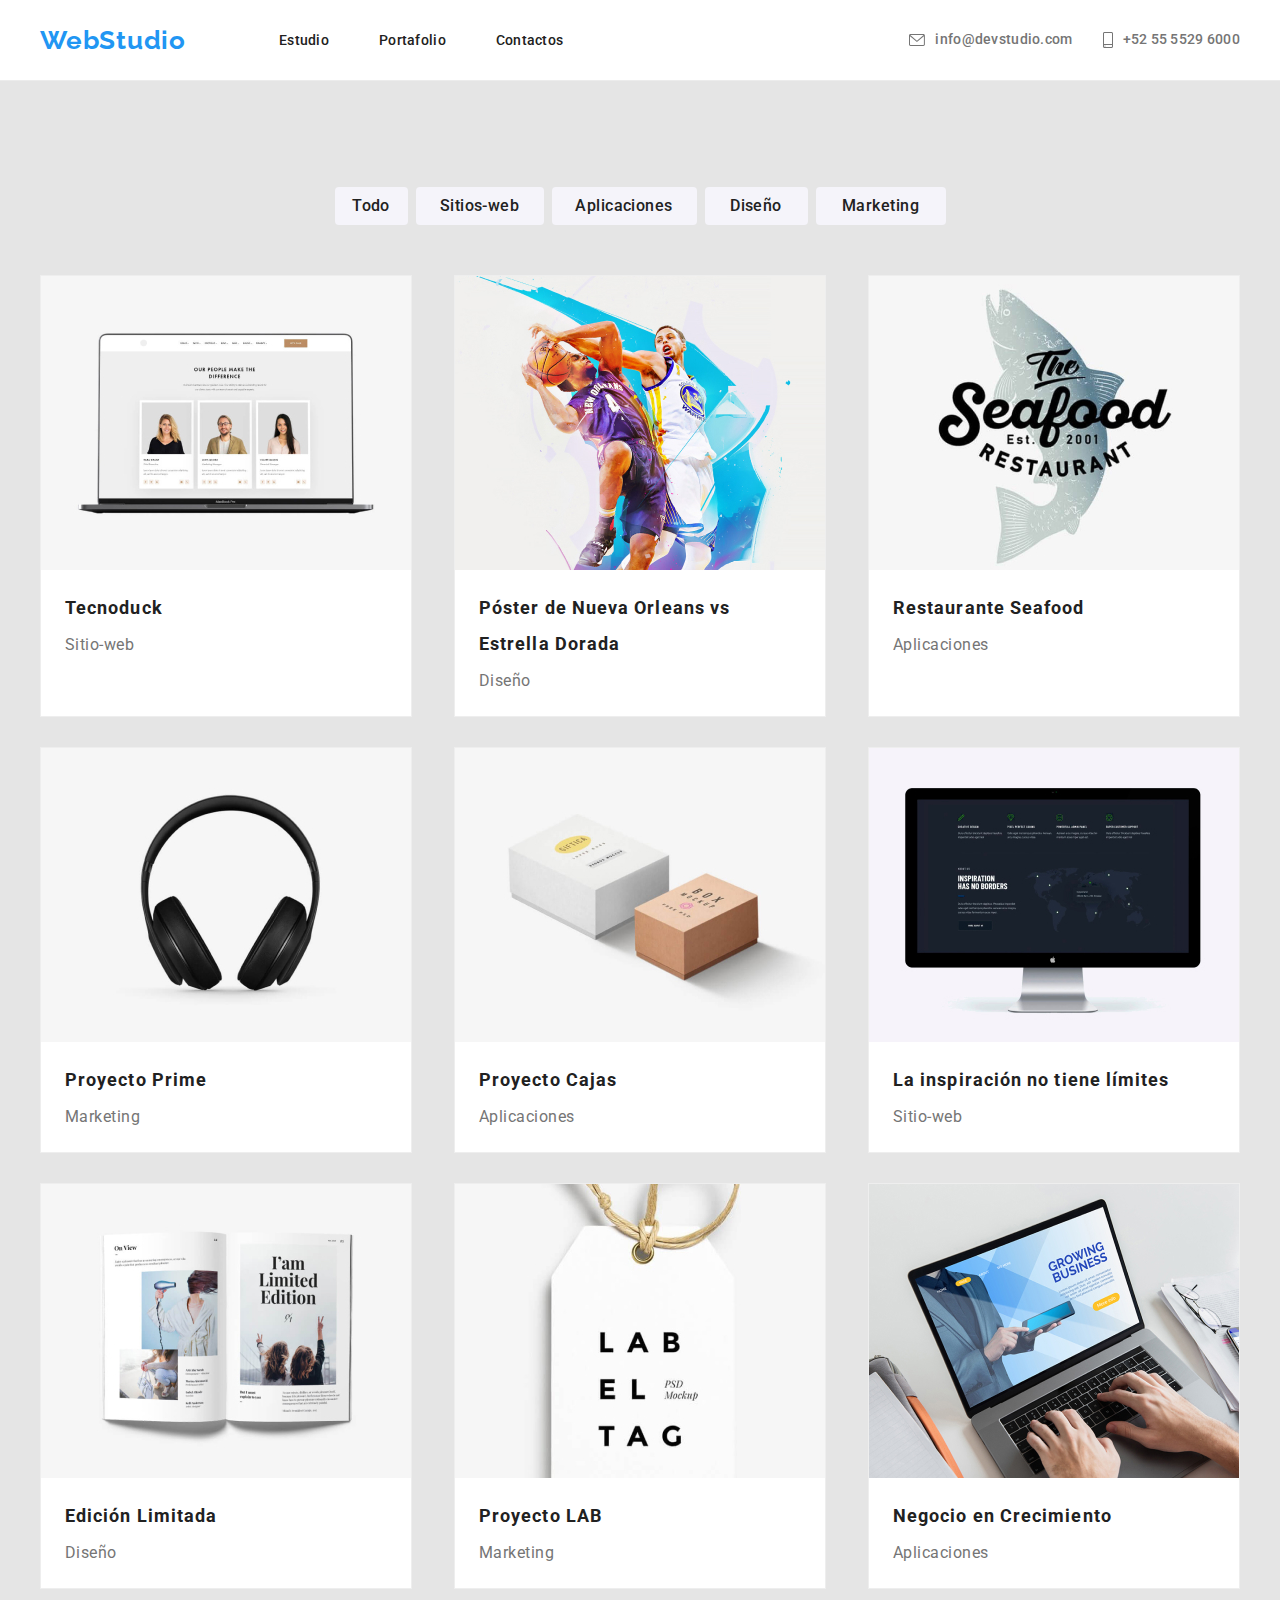
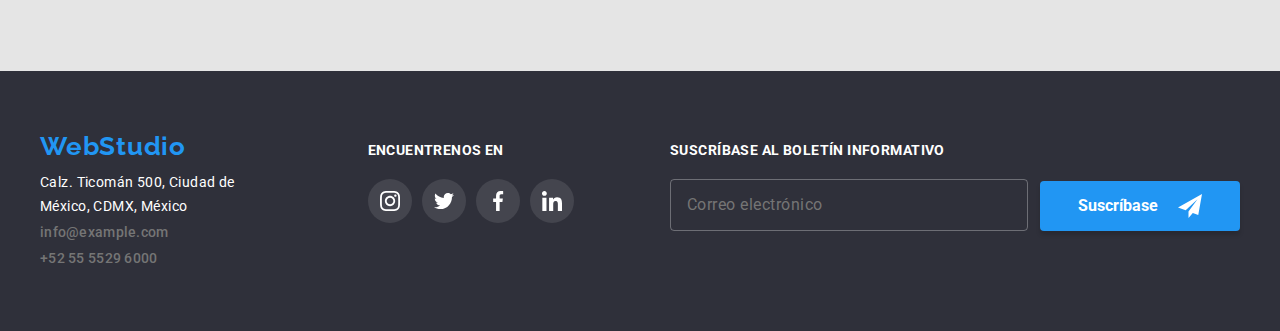
==== portafolio.html @ fabb7511 "copied files" ====
<!DOCTYPE html>
<html lang="es">
  <head>
    <meta charset="utf-8" />
    <meta name="description" content="homework 1: Web Studio Project" />
    <meta name="viewport" content="width=device-width, initial-scale=1" />
    <link rel="stylesheet" href="./css/modern-normalize.min.css" />
    <link rel="stylesheet" type="text/css" href="css/main.min.css" />
    <link rel="preconnect" href="https://fonts.googleapis.com" />
    <link rel="preconnect" href="https://fonts.gstatic.com" crossorigin />
    <link
      href="https://fonts.googleapis.com/css2?family=Raleway:wght@700&family=Roboto:wght@400;500;700;900&display=swap"
      rel="stylesheet"
    />
    <title>Portafolio</title>
  </head>
  <body>
    <header class="page-header">
      <div class="container">
        <nav>
          <a class="logo" href="index.html">WebStudio</a>
          <ul class="links">
            <li><a class="links__item" href="index.html">Estudio</a></li>
            <li>
              <a class="links__item" href="#">Portafolio</a>
            </li>
            <li><a class="links__item" href="#">Contactos</a></li>
          </ul>
        </nav>
        <ul class="contacts">
          <li class="contacts__item">
            <svg class="contacts__icon" width="16" height="12">
              <use xlink:href="./images/icons.svg#icon-sobre"></use>
            </svg>
            <a class="contacts__link" href="mailto:info@devstudio.com"
              >info@devstudio.com</a
            >
          </li>
          <li class="contacts__item">
            <svg class="contacts__icon" width="10" height="16">
              <use
                xlink:href="./images/icons.svg#icon-telfono-inteligente"
              ></use>
            </svg>
            <a class="contacts__link" href="tel:+525555296000"
              >+52 55 5529 6000</a
            >
          </li>
        </ul>
      </div>
    </header>
    <main>
      <section class="products">
        <div class="container">
          <ul class="filters">
            <li class="filters__list">
              <button class="filters__item" type="button">Todo</button>
            </li>
            <li class="filters__list">
              <button class="filters__item" type="button">Sitios-web</button>
            </li>
            <li class="filters__list">
              <button class="filters__item" type="button">Aplicaciones</button>
            </li>
            <li class="filters__list">
              <button class="filters__item" type="button">Diseño</button>
            </li>
            <li class="filters__list">
              <button class="filters__item" type="button">Marketing</button>
            </li>
          </ul>
          <ul class="brochure">
            <li class="brochure__item">
              <figure>
                <div class="brochure__description">
                  <img
                    class="brochure__img"
                    src="images/img-port.jpg"
                    alt="Tecnoduck"
                  />
                  <p class="brochure__transition">
                    Tecnoduck es una plataforma de distribución de coronavirus
                    de última generación. Las compañías usan esta plataforma
                    para el espionaje digital y los ataques a los servidores
                    seguros de la competencia.
                  </p>
                </div>
                <figcaption class="brochure__category">
                  <h3 class="brochure__name">Tecnoduck</h3>
                  Sitio-web
                </figcaption>
              </figure>
            </li>
            <li class="brochure__item">
              <figure>
                <div class="brochure__description">
                  <img
                    class="brochure__img"
                    src="images/img-port1.jpg"
                    alt="Poster basketball"
                  />
                  <p class="brochure__transition">
                    Tecnoduck es una plataforma de distribución de coronavirus
                    de última generación. Las compañías usan esta plataforma
                    para el espionaje digital y los ataques a los servidores
                    seguros de la competencia.
                  </p>
                </div>
                <figcaption class="brochure__category">
                  <h3 class="brochure__name">
                    Póster de Nueva Orleans vs Estrella Dorada
                  </h3>
                  Diseño
                </figcaption>
              </figure>
            </li>
            <li class="brochure__item">
              <figure>
                <div class="brochure__description">
                  <img
                    class="brochure__img"
                    src="images/img-port2.jpg"
                    alt="Restaurant Seafood"
                  />
                  <p class="brochure__transition">
                    Tecnoduck es una plataforma de distribución de coronavirus
                    de última generación. Las compañías usan esta plataforma
                    para el espionaje digital y los ataques a los servidores
                    seguros de la competencia.
                  </p>
                </div>
                <figcaption class="brochure__category">
                  <h3 class="brochure__name">Restaurante Seafood</h3>
                  Aplicaciones
                </figcaption>
              </figure>
            </li>
            <li class="brochure__item">
              <figure>
                <div class="brochure__description">
                  <img
                    class="brochure__img"
                    src="images/img-port3.jpg"
                    alt="Project Prime"
                  />
                  <p class="brochure__transition">
                    Tecnoduck es una plataforma de distribución de coronavirus
                    de última generación. Las compañías usan esta plataforma
                    para el espionaje digital y los ataques a los servidores
                    seguros de la competencia.
                  </p>
                </div>
                <figcaption class="brochure__category">
                  <h3 class="brochure__name">Proyecto Prime</h3>
                  Marketing
                </figcaption>
              </figure>
            </li>
            <li class="brochure__item">
              <figure>
                <div class="brochure__description">
                  <img
                    class="brochure__img"
                    src="images/img-port4.jpg"
                    alt="Project Boxes"
                  />
                  <p class="brochure__transition">
                    Tecnoduck es una plataforma de distribución de coronavirus
                    de última generación. Las compañías usan esta plataforma
                    para el espionaje digital y los ataques a los servidores
                    seguros de la competencia.
                  </p>
                </div>
                <figcaption class="brochure__category">
                  <h3 class="brochure__name">Proyecto Cajas</h3>
                  Aplicaciones
                </figcaption>
              </figure>
            </li>
            <li class="brochure__item">
              <figure>
                <div class="brochure__description">
                  <img
                    class="brochure__img"
                    src="images/img-port5.jpg"
                    alt="monitor"
                  />
                  <p class="brochure__transition">
                    Tecnoduck es una plataforma de distribución de coronavirus
                    de última generación. Las compañías usan esta plataforma
                    para el espionaje digital y los ataques a los servidores
                    seguros de la competencia.
                  </p>
                </div>
                <figcaption class="brochure__category">
                  <h3 class="brochure__name">
                    La inspiración no tiene límites
                  </h3>
                  Sitio-web
                </figcaption>
              </figure>
            </li>
            <li class="brochure__item">
              <figure>
                <div class="brochure__description">
                  <img
                    class="brochure__img"
                    src="images/img-port6.jpg"
                    alt="magazine"
                  />
                  <p class="brochure__transition">
                    Tecnoduck es una plataforma de distribución de coronavirus
                    de última generación. Las compañías usan esta plataforma
                    para el espionaje digital y los ataques a los servidores
                    seguros de la competencia.
                  </p>
                </div>
                <figcaption class="brochure__category">
                  <h3 class="brochure__name">Edición Limitada</h3>
                  Diseño
                </figcaption>
              </figure>
            </li>
            <li class="brochure__item">
              <figure>
                <div class="brochure__description">
                  <img
                    class="brochure__img"
                    src="images/img-port7.jpg"
                    alt="tag"
                  />
                  <p class="brochure__transition">
                    Tecnoduck es una plataforma de distribución de coronavirus
                    de última generación. Las compañías usan esta plataforma
                    para el espionaje digital y los ataques a los servidores
                    seguros de la competencia.
                  </p>
                </div>
                <figcaption class="brochure__category">
                  <h3 class="brochure__name">Proyecto LAB</h3>
                  Marketing
                </figcaption>
              </figure>
            </li>
            <li class="brochure__item">
              <figure>
                <div class="brochure__description">
                  <img src="images/img-port8.jpg" alt="laptop working" />
                  <p class="brochure__transition">
                    Tecnoduck es una plataforma de distribución de coronavirus
                    de última generación. Las compañías usan esta plataforma
                    para el espionaje digital y los ataques a los servidores
                    seguros de la competencia.
                  </p>
                </div>
                <figcaption class="brochure__category">
                  <h3 class="brochure__name">Negocio en Crecimiento</h3>
                  Aplicaciones
                </figcaption>
              </figure>
            </li>
          </ul>
        </div>
      </section>
    </main>
    <footer class="page-footer">
      <div class="container">
        <section class="location">
          <a class="logo" href="#">WebStudio</a>
          <address class="location__address">
            Calz. Ticomán 500, Ciudad de México, CDMX, México
          </address>
          <address class="location__contacts">
            <a class="location__data" href="mailto:info@example.com"
              >info@example.com</a
            >
            <a class="location__data" href="tel:+525555296000"
              >+52 55 5529 6000</a
            >
          </address>
        </section>
        <section class="networks">
          <h3 class="networks__text">ENCUENTRENOS EN</h3>
          <ul class="networks__icons">
            <li class="networks__item">
              <svg class="networks__icon" width="44" height="44">
                <use xlink:href="./images/icons.svg#icon-instagram"></use>
              </svg>
            </li>
            <li class="networks__item">
              <svg class="networks__icon" width="44" height="44">
                <use xlink:href="./images/icons.svg#icon-twitter"></use>
              </svg>
            </li>
            <li class="networks__item">
              <svg class="networks__icon" width="44" height="44">
                <use xlink:href="./images/icons.svg#icon-facebook"></use>
              </svg>
            </li>
            <li class="networks__item">
              <svg class="networks__icon" width="44" height="44">
                <use xlink:href="./images/icons.svg#icon-linkedin"></use>
              </svg>
            </li>
          </ul>
        </section>
        <section class="subscribe">
          <form class="form-footer" name="subscribe-form">
            <label class="form-footer__mail">
              <h3 class="form-footer__text">
                SUSCRÍBASE al boletín informativo
              </h3>
              <input
                type="email"
                name="email"
                placeholder="Correo electrónico"
              />
            </label>
            <button class="form-footer__btn" type="submit">
              Suscríbase
              <svg class="form-footer__icon">
                <use xlink:href="./images/icons.svg#icon-send"></use>
              </svg>
            </button>
          </form>
        </section>
      </div>
    </footer>
  </body>
</html>
---- css/main.min.css ----
@import"https://fonts.googleapis.com/css2?family=Raleway:wght@700&family=Roboto:wght@400;500;700;900&display=swap";*{box-sizing:border-box}body{font-family:"Roboto",sans-serif;color:#757575;margin:0px}li{list-style:none}a{text-decoration:none}a:active{color:#2196f3}a:visited{color:#212121}figure,h1,h2,h3,p,ul{padding:0px;margin:0px}.container{width:1200px;margin-right:auto;margin-left:auto}nav{display:flex}.logo{font-family:"Raleway",sans-serif;font-weight:700;font-size:26px;line-height:1.19;text-align:right;letter-spacing:.03em;color:#2196f3}.logo:active,.logo:visited{color:#2196f3}.page-header{border-bottom:1px solid #ececec}.page-header .container{display:flex;align-items:center;justify-content:space-between;height:80px}.links{display:flex;align-items:center;margin-left:93px}.links li:not(:last-child){margin-right:50px}.links__item{position:relative;font-weight:500;font-size:14px;line-height:1.14;letter-spacing:.02em;color:#212121}.links__item:hover,.links__item:focus{color:#2196f3}.links__item::after{position:absolute;content:"";left:0;top:calc(100% + 28px);width:100%;background-color:#2196f3;height:4px;border-radius:2px;opacity:0}.links__item:hover::after,.links__item:focus::after{opacity:1}.contacts{display:flex;align-items:center}.contacts__item{display:inline-flex;align-items:center}.contacts__item:hover *,.contacts__item:focus *{color:#2196f3;fill:#2196f3}.contacts__item:not(:last-child){margin-right:30px}.contacts__icon{margin-right:10px;fill:#757575}.contacts__link{font-style:normal;font-weight:500;font-size:14px;line-height:1.14;letter-spacing:.02em;color:#757575}.banner{margin-right:auto;margin-left:auto;background-color:#2f303a;text-align:center;padding-top:200px;padding-bottom:200px;max-width:1600px;background-image:linear-gradient(rgba(47, 48, 58, 0.4), rgba(47, 48, 58, 0.4)),url(".././images/Image-back.jpg");background-size:cover;background-position:center;background-repeat:no-repeat}.banner .title{font-weight:900;font-size:44px;line-height:1.36;text-align:center;letter-spacing:.06em;text-transform:uppercase;color:#fff;margin-top:0px;margin-bottom:30px}.banner .button{font-family:"Roboto",sans-serif;font-weight:700;font-size:16px;line-height:1.88;background-color:#2196f3;color:#fff;text-align:center;width:261px;height:50px;background:#2196f3;box-shadow:0px 4px 4px rgba(0,0,0,.15);border-radius:4px;cursor:pointer;border:0px;padding:0px}.descriptions{display:flex;align-items:flex-start;justify-content:space-between;padding-top:89px;padding-bottom:94px}.descriptions li{width:270px}.descriptions__icon{box-sizing:content-box;padding:25px 100px;background-color:#f5f4fa;border-radius:4px;margin-bottom:30px}.descriptions__title{font-family:"Roboto",sans-serif;font-style:normal;font-weight:700;font-size:14px;line-height:1.14;letter-spacing:.03em;color:#212121;margin-bottom:10px;text-transform:uppercase}.descriptions__title:hover{color:var(--color-text)}.descriptions__text{font-size:14px;line-height:1.71;letter-spacing:.03em}.service{padding-bottom:94px}.service__title{font-weight:700;font-size:36px;line-height:1.17;text-align:center;letter-spacing:.03em;color:#212121;margin-bottom:55.05px}.list{display:flex;justify-content:space-between}.list__item{position:relative;overflow:hidden;width:370px;height:294px}.list__img{display:block;max-width:100%;height:auto}.list__title{position:absolute;font-family:"Roboto",sans-serif;font-style:normal;font-weight:700;font-size:14px;line-height:1.14;letter-spacing:.03em;bottom:0;display:flex;width:100%;height:70px;justify-content:center;align-items:center;background-color:rgba(47,48,58,.8);color:#fff}.team{background-color:#f5f4fa;padding-top:94px;padding-bottom:94px}.team__title{font-weight:700;font-size:36px;line-height:1.17;text-align:center;letter-spacing:.03em;color:#212121}.cards{display:flex;margin-top:50px;justify-content:space-between}.cards__item{width:270px;background-color:#fff;box-shadow:0px 1px 3px rgba(0,0,0,.12),0px 1px 1px rgba(0,0,0,.14),0px 2px 1px rgba(0,0,0,.2);border-radius:0px 0px 4px 4px;padding-bottom:30px}.cards__person{font-size:16px;line-height:1.19;text-align:center;letter-spacing:.03em;margin-top:30px}.cards__name{font-weight:500;font-size:16px;line-height:1.19;text-align:center;letter-spacing:.03em;color:#212121;margin-bottom:10px}.icons{display:flex;justify-content:center;gap:10px;height:44px;margin-top:16px}.icons li{display:flex;align-items:center}.icons__network{border-radius:50%;background-color:#fff;fill:#afb1b8;cursor:pointer}.icons__network:hover,.icons__network:focus{background-color:#2196f3;fill:#fff}.clients{margin-top:59px;margin-bottom:151px}.clients__title{font-weight:700;font-size:36px;line-height:1.17;text-align:center;letter-spacing:.03em;color:#212121}.clients__logo{margin-top:44.02px;display:flex;justify-content:space-between}.clients__logo li{display:inline-flex;align-items:center;cursor:pointer}.clients__icon{box-sizing:content-box;padding:14.09px 32px;outline:1px solid #afb1b8;border-radius:4px;fill:#afb1b8}.clients__icon:hover,.clients__icon:focus{outline:1px solid #2196f3;fill:#2196f3}.page-footer{background-color:#2f303a;padding-top:60px;padding-bottom:60px}.page-footer .container{display:flex;justify-content:space-between;align-items:baseline}.location{display:flex;flex-direction:column;align-items:flex-start;flex-wrap:wrap}.location__address{font-style:normal;font-size:14px;line-height:1.71;letter-spacing:.03em;color:#fff;width:231px;margin-top:9px;margin-bottom:2px}.location__contacts{display:flex;flex-direction:column;align-items:flex-start}.location__data{font-style:normal;font-weight:500;font-size:14px;line-height:1.14;letter-spacing:.02em;color:#757575;line-height:1.71}.location__data:not(:last-child){margin-bottom:2px}.networks{display:flex;flex-direction:column}.networks__text{font-family:"Roboto",sans-serif;font-style:normal;font-weight:700;font-size:14px;line-height:1.14;letter-spacing:.03em;color:#fff;text-transform:uppercase}.networks__icons{display:inline-flex;justify-content:flex-start;height:44px;gap:10px;margin-top:20px}.networks__icon{fill:#fff;background:rgba(255,255,255,.1);border-radius:50%;cursor:pointer}.networks__icon:hover,.networks__icon:focus{background-color:#2196f3}.form-footer{display:inline-flex;align-items:flex-end}.form-footer__mail{display:flex;flex-direction:column}.form-footer__mail input{width:358px;background-color:inherit;margin-top:20px;border:1px solid rgba(255,255,255,.3);border-radius:4px;padding:15px 16px;font-family:"Roboto",sans-serif;font-style:normal;font-weight:400;font-size:16px;line-height:125%;letter-spacing:.03em;color:rgba(255,255,255,.6)}.form-footer__text{font-family:"Roboto",sans-serif;font-style:normal;font-weight:700;font-size:14px;line-height:1.14;letter-spacing:.03em;color:#fff;text-transform:uppercase}.form-footer__btn{display:flex;align-items:center;justify-content:center;width:200px;height:50px;border:none;background-color:#2196f3;box-shadow:0px 4px 4px rgba(0,0,0,.15);border-radius:4px;font-family:"Roboto",sans-serif;font-style:normal;font-weight:700;font-size:16px;line-height:188%;color:#fff;margin-left:12px;cursor:pointer}.form-footer .form-footer__icon{width:24px;height:24px;fill:#fff;margin-left:20px}.backdrop{position:fixed;top:0;left:0;width:100vw;height:100vh;background:rgba(0,0,0,.2);display:flex;align-items:center;justify-content:center;transition:opacity 250ms cubic-bezier(0.4, 0, 0.2, 1),visibility 250ms cubic-bezier(0.4, 0, 0.2, 1)}.backdrop .modal{scale:1;opacity:1;transition:opacity 250ms cubic-bezier(0.4, 0, 0.2, 1),scale 250ms cubic-bezier(0.4, 0, 0.2, 1)}.backdrop.is-hidden{visibility:hidden;opacity:0;pointer-events:none}.backdrop.is-hidden .modal{scale:0;opacity:0}.modal{position:relative;width:528px;background-color:#fff;box-shadow:0px 1px 3px rgba(0,0,0,.12),0px 1px 1px rgba(0,0,0,.14),0px 2px 1px rgba(0,0,0,.2);border-radius:4px;padding:40px}.modal__title{font-family:"Roboto",sans-serif;font-style:normal;font-weight:700;font-size:20px;line-height:23px;text-align:center;letter-spacing:.03em;color:#212121;margin-bottom:12px}.modal__user{position:relative;display:flex;flex-direction:column;font-family:"Roboto",sans-serif;font-style:normal;font-weight:400;font-size:12px;line-height:14px;letter-spacing:.01em;color:#757575;margin-bottom:10px}.modal__info{margin-top:4px;width:100%;height:40px;left:576px;top:314px;border:1px solid rgba(33,33,33,.2);border-radius:4px;padding-left:42px}.modal__info:focus{border-color:#2196f3;outline:none}.modal__icon{position:absolute;top:32px;left:15px}.modal__info:focus+.modal__icon{fill:#2196f3}.modal__comments{font-family:"Roboto",sans-serif;font-style:normal;font-weight:400;font-size:12px;line-height:14px;letter-spacing:.01em;color:#757575}.modal__textarea{margin-top:4px;width:100%;height:120px;left:576px;top:518px;border:1px solid rgba(33,33,33,.2);border-radius:4px;padding:12px 16px;resize:none}.modal__textarea::placeholder{font-family:"Roboto",sans-serif;font-style:normal;font-weight:400;font-size:12px;line-height:14px;letter-spacing:.01em;color:rgba(117,117,117,.5)}.modal__textarea:focus{outline:none}.modal__agree{display:flex;justify-content:center;align-items:flex-start;margin-top:20px}.modal__check{-moz-appearance:none;-webkit-appearance:none;appearance:none}.modal__icon-check{position:relative;width:11px;height:8px;top:9px;left:-13px;fill:#fff}.modal__icon-box{margin-top:5px;width:16px;height:15px}.modal__check:checked+.modal__icon-box{fill:#2196f3;background-color:#2196f3;border-radius:2px}.modal__text{font-family:"Roboto",sans-serif;font-style:normal;font-weight:400;font-size:14px;line-height:24px;letter-spacing:.03em;color:#757575;width:400.62px}.modal__button{display:flex;justify-content:center;font-family:"Roboto",sans-serif;font-style:normal;font-weight:700;font-size:16px;line-height:30px;align-items:center;text-align:center;letter-spacing:.06em;padding:10px 75px;color:#fff;background-color:#2196f3;border:none;box-shadow:0px 4px 4px rgba(0,0,0,.15);border-radius:4px;margin:auto;margin-top:6px;cursor:pointer}.modal__button:hover{background-color:#188ce8}.modal__exit{position:absolute;display:flex;justify-content:center;align-items:center;top:8px;right:8px;box-sizing:border-box;width:30px;height:30px;background-color:#fff;border:1px solid rgba(0,0,0,.1);border-radius:50%;cursor:pointer}.modal__exit:hover,.modal__exit:focus{fill:#2196f3;outline:none}.products{background-color:#e5e5e5;padding-top:106px;padding-bottom:82px}.filters{display:flex;justify-content:center;margin-bottom:50px}.filters__item{font-family:"Roboto",sans-serif;font-weight:500;font-size:16px;line-height:1.62;text-align:center;letter-spacing:.03em;color:#212121;background-color:#f5f4fa;border-radius:4px;cursor:pointer;border:0px;height:38px;padding:0px}.filters__item:hover,.filters__item:focus{color:#fff;background:#2196f3;box-shadow:0px 3px 1px rgba(0,0,0,.1),0px 1px 2px rgba(0,0,0,.08),0px 2px 2px rgba(0,0,0,.12);border-radius:4px}.filters__list:nth-child(1)>.filters__item{width:73px}.filters__list:nth-child(2)>.filters__item{width:128px}.filters__list:nth-child(3)>.filters__item{width:145px}.filters__list:nth-child(4)>.filters__item{width:103px}.filters__list:nth-child(5)>.filters__item{width:130px}.filters__list:not(:last-child){margin-right:8px}.brochure{display:flex;flex-wrap:wrap;justify-content:space-between;row-gap:30px}.brochure__item{box-sizing:content-box;width:370px;background-color:#fff;border:1px solid #eee;padding-bottom:20px}.brochure__item:hover{box-shadow:0px 1px 1px rgba(0,0,0,.12),0px 4px 4px rgba(0,0,0,.06),1px 4px 6px rgba(0,0,0,.16)}.brochure__description{position:relative;width:370px;height:294px;overflow:hidden}.brochure__description:hover .brochure__transition{transform:translateY(0)}.brochure__transition{position:absolute;top:0;left:0;width:100%;height:100%;background-color:rgba(33,150,243,.9);transform:translateY(100%);transition:transform 250ms cubic-bezier(0.4, 0, 0.2, 1);color:#fff;font-family:"Roboto",sans-serif;font-style:normal;font-weight:400;font-size:18px;line-height:1.56;letter-spacing:.03em;margin:0;padding:63px 24px}.brochure__category{font-size:16px;line-height:1.88;letter-spacing:.03em;margin-top:20px;margin-left:24px;margin-right:24px}.brochure__name{font-weight:700;font-size:18px;line-height:2;letter-spacing:.06em;color:#212121;margin-bottom:4px}/*# sourceMappingURL=main.min.css.map */
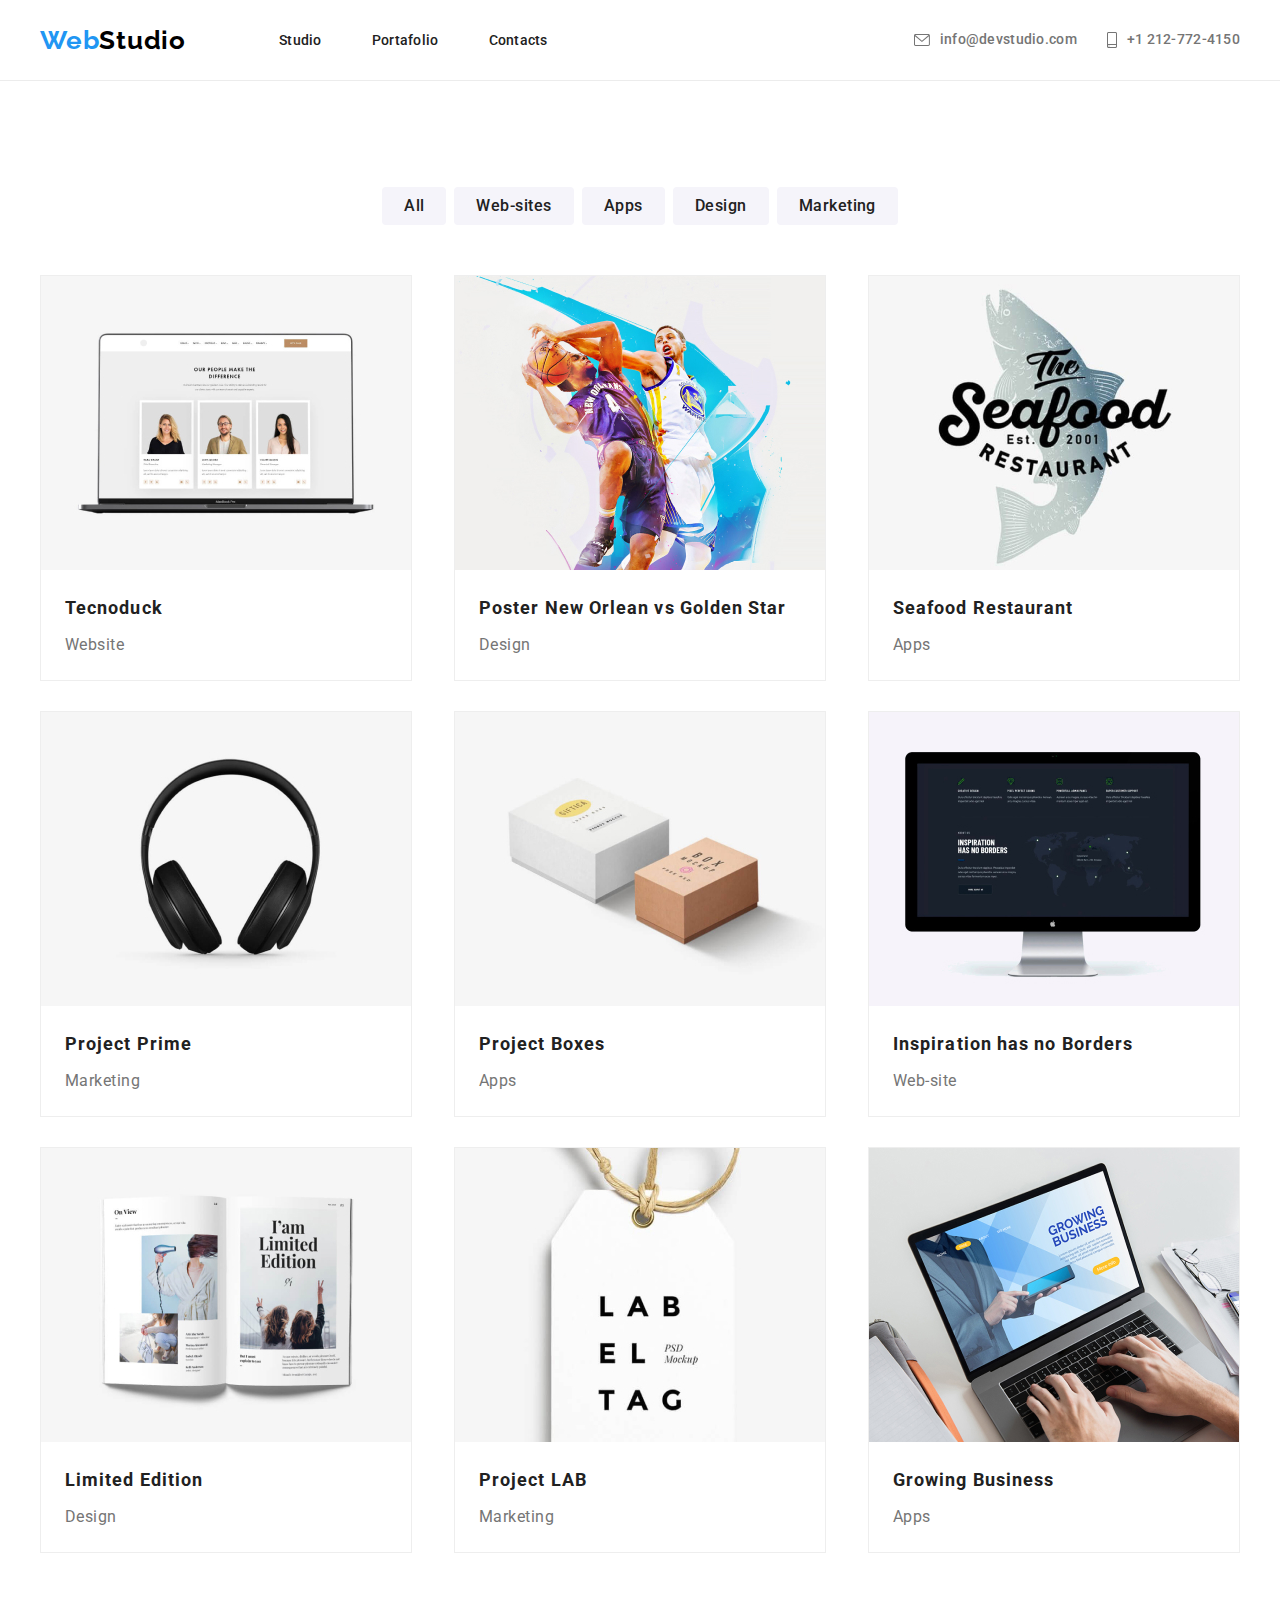
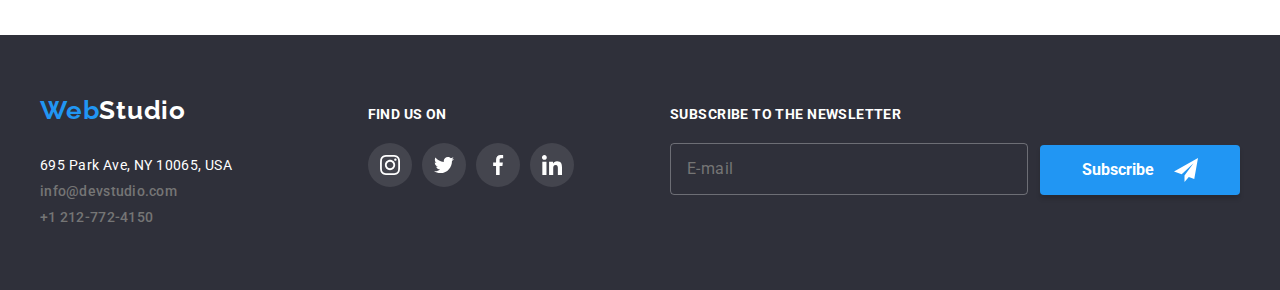
==== commit b97bac99: "english text" ====
--- a/portafolio.html
+++ b/portafolio.html
@@ -1,11 +1,11 @@
 <!DOCTYPE html>
-<html lang="es">
+<html lang="en">
   <head>
     <meta charset="utf-8" />
     <meta name="description" content="homework 1: Web Studio Project" />
     <meta name="viewport" content="width=device-width, initial-scale=1" />
     <link rel="stylesheet" href="./css/modern-normalize.min.css" />
-    <link rel="stylesheet" type="text/css" href="css/main.min.css" />
+    <link rel="stylesheet" type="text/css" href="sass/main.css" />
     <link rel="preconnect" href="https://fonts.googleapis.com" />
     <link rel="preconnect" href="https://fonts.gstatic.com" crossorigin />
     <link
@@ -18,13 +18,13 @@
     <header class="page-header">
       <div class="container">
         <nav>
-          <a class="logo" href="index.html">WebStudio</a>
+          <a class="logo" href="index.html">Web<span>Studio</span></a>
           <ul class="links">
-            <li><a class="links__item" href="index.html">Estudio</a></li>
+            <li><a class="links__item" href="index.html">Studio</a></li>
             <li>
               <a class="links__item" href="#">Portafolio</a>
             </li>
-            <li><a class="links__item" href="#">Contactos</a></li>
+            <li><a class="links__item" href="#">Contacts</a></li>
           </ul>
         </nav>
         <ul class="contacts">
@@ -42,8 +42,8 @@
                 xlink:href="./images/icons.svg#icon-telfono-inteligente"
               ></use>
             </svg>
-            <a class="contacts__link" href="tel:+525555296000"
-              >+52 55 5529 6000</a
+            <a class="contacts__link" href="tel:+12127724150"
+              >+1 212-772-4150</a
             >
           </li>
         </ul>
@@ -54,16 +54,16 @@
         <div class="container">
           <ul class="filters">
             <li class="filters__list">
-              <button class="filters__item" type="button">Todo</button>
-            </li>
-            <li class="filters__list">
-              <button class="filters__item" type="button">Sitios-web</button>
-            </li>
-            <li class="filters__list">
-              <button class="filters__item" type="button">Aplicaciones</button>
-            </li>
-            <li class="filters__list">
-              <button class="filters__item" type="button">Diseño</button>
+              <button class="filters__item" type="button">All</button>
+            </li>
+            <li class="filters__list">
+              <button class="filters__item" type="button">Web-sites</button>
+            </li>
+            <li class="filters__list">
+              <button class="filters__item" type="button">Apps</button>
+            </li>
+            <li class="filters__list">
+              <button class="filters__item" type="button">Design</button>
             </li>
             <li class="filters__list">
               <button class="filters__item" type="button">Marketing</button>
@@ -79,15 +79,14 @@
                     alt="Tecnoduck"
                   />
                   <p class="brochure__transition">
-                    Tecnoduck es una plataforma de distribución de coronavirus
-                    de última generación. Las compañías usan esta plataforma
-                    para el espionaje digital y los ataques a los servidores
-                    seguros de la competencia.
+                    Technoduck is a state-of-the-art coronavirus distribution
+                    platform. Companies use this platform for digital espionage
+                    and attacks on competitors' secure servers.
                   </p>
                 </div>
                 <figcaption class="brochure__category">
                   <h3 class="brochure__name">Tecnoduck</h3>
-                  Sitio-web
+                  Website
                 </figcaption>
               </figure>
             </li>
@@ -100,17 +99,16 @@
                     alt="Poster basketball"
                   />
                   <p class="brochure__transition">
-                    Tecnoduck es una plataforma de distribución de coronavirus
-                    de última generación. Las compañías usan esta plataforma
-                    para el espionaje digital y los ataques a los servidores
-                    seguros de la competencia.
+                    Technoduck is a state-of-the-art coronavirus distribution
+                    platform. Companies use this platform for digital espionage
+                    and attacks on competitors' secure servers.
                   </p>
                 </div>
                 <figcaption class="brochure__category">
                   <h3 class="brochure__name">
-                    Póster de Nueva Orleans vs Estrella Dorada
+                    Poster New Orlean vs Golden Star
                   </h3>
-                  Diseño
+                  Design
                 </figcaption>
               </figure>
             </li>
@@ -123,15 +121,14 @@
                     alt="Restaurant Seafood"
                   />
                   <p class="brochure__transition">
-                    Tecnoduck es una plataforma de distribución de coronavirus
-                    de última generación. Las compañías usan esta plataforma
-                    para el espionaje digital y los ataques a los servidores
-                    seguros de la competencia.
-                  </p>
-                </div>
-                <figcaption class="brochure__category">
-                  <h3 class="brochure__name">Restaurante Seafood</h3>
-                  Aplicaciones
+                    Technoduck is a state-of-the-art coronavirus distribution
+                    platform. Companies use this platform for digital espionage
+                    and attacks on competitors' secure servers.
+                  </p>
+                </div>
+                <figcaption class="brochure__category">
+                  <h3 class="brochure__name">Seafood Restaurant</h3>
+                  Apps
                 </figcaption>
               </figure>
             </li>
@@ -144,14 +141,13 @@
                     alt="Project Prime"
                   />
                   <p class="brochure__transition">
-                    Tecnoduck es una plataforma de distribución de coronavirus
-                    de última generación. Las compañías usan esta plataforma
-                    para el espionaje digital y los ataques a los servidores
-                    seguros de la competencia.
-                  </p>
-                </div>
-                <figcaption class="brochure__category">
-                  <h3 class="brochure__name">Proyecto Prime</h3>
+                    Technoduck is a state-of-the-art coronavirus distribution
+                    platform. Companies use this platform for digital espionage
+                    and attacks on competitors' secure servers.
+                  </p>
+                </div>
+                <figcaption class="brochure__category">
+                  <h3 class="brochure__name">Project Prime</h3>
                   Marketing
                 </figcaption>
               </figure>
@@ -165,15 +161,14 @@
                     alt="Project Boxes"
                   />
                   <p class="brochure__transition">
-                    Tecnoduck es una plataforma de distribución de coronavirus
-                    de última generación. Las compañías usan esta plataforma
-                    para el espionaje digital y los ataques a los servidores
-                    seguros de la competencia.
-                  </p>
-                </div>
-                <figcaption class="brochure__category">
-                  <h3 class="brochure__name">Proyecto Cajas</h3>
-                  Aplicaciones
+                    Technoduck is a state-of-the-art coronavirus distribution
+                    platform. Companies use this platform for digital espionage
+                    and attacks on competitors' secure servers.
+                  </p>
+                </div>
+                <figcaption class="brochure__category">
+                  <h3 class="brochure__name">Project Boxes</h3>
+                  Apps
                 </figcaption>
               </figure>
             </li>
@@ -186,17 +181,14 @@
                     alt="monitor"
                   />
                   <p class="brochure__transition">
-                    Tecnoduck es una plataforma de distribución de coronavirus
-                    de última generación. Las compañías usan esta plataforma
-                    para el espionaje digital y los ataques a los servidores
-                    seguros de la competencia.
-                  </p>
-                </div>
-                <figcaption class="brochure__category">
-                  <h3 class="brochure__name">
-                    La inspiración no tiene límites
-                  </h3>
-                  Sitio-web
+                    Technoduck is a state-of-the-art coronavirus distribution
+                    platform. Companies use this platform for digital espionage
+                    and attacks on competitors' secure servers.
+                  </p>
+                </div>
+                <figcaption class="brochure__category">
+                  <h3 class="brochure__name">Inspiration has no Borders</h3>
+                  Web-site
                 </figcaption>
               </figure>
             </li>
@@ -209,15 +201,14 @@
                     alt="magazine"
                   />
                   <p class="brochure__transition">
-                    Tecnoduck es una plataforma de distribución de coronavirus
-                    de última generación. Las compañías usan esta plataforma
-                    para el espionaje digital y los ataques a los servidores
-                    seguros de la competencia.
-                  </p>
-                </div>
-                <figcaption class="brochure__category">
-                  <h3 class="brochure__name">Edición Limitada</h3>
-                  Diseño
+                    Technoduck is a state-of-the-art coronavirus distribution
+                    platform. Companies use this platform for digital espionage
+                    and attacks on competitors' secure servers.
+                  </p>
+                </div>
+                <figcaption class="brochure__category">
+                  <h3 class="brochure__name">Limited Edition</h3>
+                  Design
                 </figcaption>
               </figure>
             </li>
@@ -230,14 +221,13 @@
                     alt="tag"
                   />
                   <p class="brochure__transition">
-                    Tecnoduck es una plataforma de distribución de coronavirus
-                    de última generación. Las compañías usan esta plataforma
-                    para el espionaje digital y los ataques a los servidores
-                    seguros de la competencia.
-                  </p>
-                </div>
-                <figcaption class="brochure__category">
-                  <h3 class="brochure__name">Proyecto LAB</h3>
+                    Technoduck is a state-of-the-art coronavirus distribution
+                    platform. Companies use this platform for digital espionage
+                    and attacks on competitors' secure servers.
+                  </p>
+                </div>
+                <figcaption class="brochure__category">
+                  <h3 class="brochure__name">Project LAB</h3>
                   Marketing
                 </figcaption>
               </figure>
@@ -247,15 +237,14 @@
                 <div class="brochure__description">
                   <img src="images/img-port8.jpg" alt="laptop working" />
                   <p class="brochure__transition">
-                    Tecnoduck es una plataforma de distribución de coronavirus
-                    de última generación. Las compañías usan esta plataforma
-                    para el espionaje digital y los ataques a los servidores
-                    seguros de la competencia.
-                  </p>
-                </div>
-                <figcaption class="brochure__category">
-                  <h3 class="brochure__name">Negocio en Crecimiento</h3>
-                  Aplicaciones
+                    Technoduck is a state-of-the-art coronavirus distribution
+                    platform. Companies use this platform for digital espionage
+                    and attacks on competitors' secure servers.
+                  </p>
+                </div>
+                <figcaption class="brochure__category">
+                  <h3 class="brochure__name">Growing Business</h3>
+                  Apps
                 </figcaption>
               </figure>
             </li>
@@ -266,21 +255,21 @@
     <footer class="page-footer">
       <div class="container">
         <section class="location">
-          <a class="logo" href="#">WebStudio</a>
+          <a class="logo-footer" href="#">Web<span>Studio</span></a>
           <address class="location__address">
-            Calz. Ticomán 500, Ciudad de México, CDMX, México
+            695 Park Ave, NY 10065, USA
           </address>
           <address class="location__contacts">
-            <a class="location__data" href="mailto:info@example.com"
-              >info@example.com</a
+            <a class="location__data" href="mailto:info@devstudio.com"
+              >info@devstudio.com</a
             >
-            <a class="location__data" href="tel:+525555296000"
-              >+52 55 5529 6000</a
+            <a class="location__data" href="tel:+12127724150"
+              >+1 212-772-4150</a
             >
           </address>
         </section>
         <section class="networks">
-          <h3 class="networks__text">ENCUENTRENOS EN</h3>
+          <h3 class="networks__text">Find us on</h3>
           <ul class="networks__icons">
             <li class="networks__item">
               <svg class="networks__icon" width="44" height="44">
@@ -307,17 +296,11 @@
         <section class="subscribe">
           <form class="form-footer" name="subscribe-form">
             <label class="form-footer__mail">
-              <h3 class="form-footer__text">
-                SUSCRÍBASE al boletín informativo
-              </h3>
-              <input
-                type="email"
-                name="email"
-                placeholder="Correo electrónico"
-              />
+              <h3 class="form-footer__text">Subscribe to the newsletter</h3>
+              <input type="email" name="email" placeholder="E-mail" />
             </label>
             <button class="form-footer__btn" type="submit">
-              Suscríbase
+              Subscribe
               <svg class="form-footer__icon">
                 <use xlink:href="./images/icons.svg#icon-send"></use>
               </svg>
--- a/sass/main.css
+++ b/sass/main.css
@@ -0,0 +1,814 @@
+@import url(https://fonts.googleapis.com/css2?family=Raleway:wght@700&family=Roboto:wght@400;500;700;900&display=swap);
+* {
+  box-sizing: border-box;
+}
+
+body {
+  font-family: "Roboto", sans-serif;
+  color: #757575;
+  margin: 0px;
+}
+
+li {
+  list-style: none;
+}
+
+a {
+  text-decoration: none;
+}
+a:active {
+  color: #2196F3;
+}
+a:visited {
+  color: #212121;
+}
+
+figure,
+h1,
+h2,
+h3,
+p,
+ul {
+  padding: 0px;
+  margin: 0px;
+}
+
+.container {
+  width: 1200px;
+  margin-right: auto;
+  margin-left: auto;
+}
+
+nav {
+  display: flex;
+}
+
+.logo {
+  font-family: "Raleway", sans-serif;
+  font-weight: 700;
+  font-size: 26px;
+  line-height: 1.19;
+  text-align: right;
+  letter-spacing: 0.03em;
+  color: #2196F3;
+}
+.logo:active, .logo:visited {
+  color: #2196F3;
+}
+.logo span {
+  color: #000000;
+}
+
+.page-header {
+  border-bottom: 1px solid #ECECEC;
+}
+.page-header .container {
+  display: flex;
+  align-items: center;
+  justify-content: space-between;
+  height: 80px;
+}
+
+.links {
+  display: flex;
+  align-items: center;
+  margin-left: 93px;
+}
+.links li:not(:last-child) {
+  margin-right: 50px;
+}
+.links__item {
+  position: relative;
+  font-weight: 500;
+  font-size: 14px;
+  line-height: 1.14;
+  letter-spacing: 0.02em;
+  color: #212121;
+}
+.links__item:hover, .links__item:focus {
+  color: #2196F3;
+}
+.links__item::after {
+  position: absolute;
+  content: "";
+  left: 0;
+  top: calc(100% + 28px);
+  width: 100%;
+  background-color: #2196F3;
+  height: 4px;
+  border-radius: 2px;
+  opacity: 0;
+}
+.links__item:hover::after, .links__item:focus::after {
+  opacity: 1;
+}
+
+.contacts {
+  display: flex;
+  align-items: center;
+}
+.contacts__item {
+  display: inline-flex;
+  align-items: center;
+}
+.contacts__item:hover *, .contacts__item:focus * {
+  color: #2196F3;
+  fill: #2196F3;
+}
+.contacts__item:not(:last-child) {
+  margin-right: 30px;
+}
+.contacts__icon {
+  margin-right: 10px;
+  fill: #757575;
+}
+.contacts__link {
+  font-style: normal;
+  font-weight: 500;
+  font-size: 14px;
+  line-height: 1.14;
+  letter-spacing: 0.02em;
+  color: #757575;
+}
+
+.banner {
+  margin-right: auto;
+  margin-left: auto;
+  background-color: #2F303A;
+  text-align: center;
+  padding-top: 200px;
+  padding-bottom: 200px;
+  max-width: 1600px;
+  background-image: linear-gradient(rgba(47, 48, 58, 0.4), rgba(47, 48, 58, 0.4)), url(".././images/Image-back.jpg");
+  background-size: cover;
+  background-position: center;
+  background-repeat: no-repeat;
+}
+.banner .title {
+  font-weight: 900;
+  font-size: 44px;
+  line-height: 1.36;
+  text-align: center;
+  letter-spacing: 0.06em;
+  text-transform: uppercase;
+  color: #FFFFFF;
+  margin-top: 0px;
+  margin-bottom: 30px;
+}
+.banner .button {
+  font-family: "Roboto", sans-serif;
+  font-weight: 700;
+  font-size: 16px;
+  line-height: 1.88;
+  background-color: #2196F3;
+  color: #FFFFFF;
+  text-align: center;
+  width: 200px;
+  height: 50px;
+  background: #2196F3;
+  box-shadow: 0px 4px 4px rgba(0, 0, 0, 0.15);
+  border-radius: 4px;
+  cursor: pointer;
+  border: 0px;
+  padding: 0px;
+}
+
+.descriptions {
+  display: flex;
+  align-items: flex-start;
+  justify-content: space-between;
+  padding-top: 89px;
+  padding-bottom: 94px;
+}
+.descriptions li {
+  width: 270px;
+}
+.descriptions__icon {
+  box-sizing: content-box;
+  padding: 25px 100px;
+  background-color: #F5F4FA;
+  border-radius: 4px;
+  margin-bottom: 30px;
+}
+.descriptions__title {
+  font-family: "Roboto", sans-serif;
+  font-style: normal;
+  font-weight: 700;
+  font-size: 14px;
+  line-height: 1.14;
+  letter-spacing: 0.03em;
+  color: #212121;
+  margin-bottom: 10px;
+  text-transform: uppercase;
+}
+.descriptions__title:hover {
+  color: var(--color-text);
+}
+.descriptions__text {
+  font-size: 14px;
+  line-height: 1.71;
+  letter-spacing: 0.03em;
+}
+
+.service {
+  padding-bottom: 94px;
+}
+.service__title {
+  font-weight: 700;
+  font-size: 36px;
+  line-height: 1.17;
+  text-align: center;
+  letter-spacing: 0.03em;
+  color: #212121;
+  margin-bottom: 55.05px;
+}
+
+.list {
+  display: flex;
+  justify-content: space-between;
+}
+.list__item {
+  position: relative;
+  overflow: hidden;
+  width: 370px;
+  height: 294px;
+}
+.list__img {
+  display: block;
+  max-width: 100%;
+  height: auto;
+}
+.list__title {
+  position: absolute;
+  font-family: "Roboto", sans-serif;
+  font-style: normal;
+  font-weight: 700;
+  font-size: 14px;
+  line-height: 1.14;
+  letter-spacing: 0.03em;
+  bottom: 0;
+  display: flex;
+  width: 100%;
+  height: 70px;
+  justify-content: center;
+  align-items: center;
+  background-color: rgba(47, 48, 58, 0.8);
+  color: #FFFFFF;
+}
+
+.team {
+  background-color: #F5F4FA;
+  padding-top: 94px;
+  padding-bottom: 94px;
+}
+.team__title {
+  font-weight: 700;
+  font-size: 36px;
+  line-height: 1.17;
+  text-align: center;
+  letter-spacing: 0.03em;
+  color: #212121;
+}
+
+.cards {
+  display: flex;
+  margin-top: 50px;
+  justify-content: space-between;
+}
+.cards__item {
+  width: 270px;
+  background-color: #FFFFFF;
+  box-shadow: 0px 1px 3px rgba(0, 0, 0, 0.12), 0px 1px 1px rgba(0, 0, 0, 0.14), 0px 2px 1px rgba(0, 0, 0, 0.2);
+  border-radius: 0px 0px 4px 4px;
+  padding-bottom: 30px;
+}
+.cards__person {
+  font-size: 16px;
+  line-height: 1.19;
+  text-align: center;
+  letter-spacing: 0.03em;
+  margin-top: 30px;
+}
+.cards__name {
+  font-weight: 500;
+  font-size: 16px;
+  line-height: 1.19;
+  text-align: center;
+  letter-spacing: 0.03em;
+  color: #212121;
+  margin-bottom: 10px;
+}
+
+.icons {
+  display: flex;
+  justify-content: center;
+  gap: 10px;
+  height: 44px;
+  margin-top: 16px;
+}
+.icons li {
+  display: flex;
+  align-items: center;
+}
+.icons__network {
+  border-radius: 50%;
+  background-color: #FFFFFF;
+  fill: #AFB1B8;
+  cursor: pointer;
+}
+.icons__network:hover, .icons__network:focus {
+  background-color: #2196F3;
+  fill: #FFFFFF;
+}
+
+.clients {
+  margin-top: 59px;
+  margin-bottom: 151px;
+}
+.clients__title {
+  font-weight: 700;
+  font-size: 36px;
+  line-height: 1.17;
+  text-align: center;
+  letter-spacing: 0.03em;
+  color: #212121;
+}
+.clients__logo {
+  margin-top: 44.02px;
+  display: flex;
+  justify-content: space-between;
+}
+.clients__logo li {
+  display: inline-flex;
+  align-items: center;
+  cursor: pointer;
+}
+.clients__icon {
+  box-sizing: content-box;
+  padding: 14.09px 32px;
+  outline: 1px solid #AFB1B8;
+  border-radius: 4px;
+  fill: #AFB1B8;
+}
+.clients__icon:hover, .clients__icon:focus {
+  outline: 1px solid #2196F3;
+  fill: #2196F3;
+}
+
+.page-footer {
+  background-color: #2F303A;
+  padding-top: 60px;
+  padding-bottom: 60px;
+}
+.page-footer .container {
+  display: flex;
+  justify-content: space-between;
+  align-items: baseline;
+}
+
+.location {
+  display: flex;
+  flex-direction: column;
+  align-items: flex-start;
+  flex-wrap: wrap;
+}
+.location__address {
+  font-style: normal;
+  font-size: 14px;
+  line-height: 1.71;
+  letter-spacing: 0.03em;
+  color: #FFFFFF;
+  width: 231px;
+  margin-top: 28px;
+  margin-bottom: 2px;
+}
+.location__contacts {
+  display: flex;
+  flex-direction: column;
+  align-items: flex-start;
+}
+.location__data {
+  font-style: normal;
+  font-weight: 500;
+  font-size: 14px;
+  line-height: 1.14;
+  letter-spacing: 0.02em;
+  color: #757575;
+  line-height: 1.71;
+}
+.location__data:not(:last-child) {
+  margin-bottom: 2px;
+}
+
+.logo-footer {
+  font-family: "Raleway", sans-serif;
+  font-weight: 700;
+  font-size: 26px;
+  line-height: 1.19;
+  text-align: right;
+  letter-spacing: 0.03em;
+  color: #2196F3;
+}
+.logo-footer:active, .logo-footer:visited {
+  color: #2196F3;
+}
+.logo-footer span {
+  color: #FFFFFF;
+}
+
+.networks {
+  display: flex;
+  flex-direction: column;
+}
+.networks__text {
+  font-family: "Roboto", sans-serif;
+  font-style: normal;
+  font-weight: 700;
+  font-size: 14px;
+  line-height: 1.14;
+  letter-spacing: 0.03em;
+  color: #FFFFFF;
+  text-transform: uppercase;
+}
+.networks__icons {
+  display: inline-flex;
+  justify-content: flex-start;
+  height: 44px;
+  gap: 10px;
+  margin-top: 20px;
+}
+.networks__icon {
+  fill: #FFFFFF;
+  background: rgba(255, 255, 255, 0.1);
+  border-radius: 50%;
+  cursor: pointer;
+}
+.networks__icon:hover, .networks__icon:focus {
+  background-color: #2196F3;
+}
+
+.form-footer {
+  display: inline-flex;
+  align-items: flex-end;
+}
+.form-footer__mail {
+  display: flex;
+  flex-direction: column;
+}
+.form-footer__mail input {
+  width: 358px;
+  background-color: inherit;
+  margin-top: 20px;
+  border: 1px solid rgba(255, 255, 255, 0.3);
+  border-radius: 4px;
+  padding: 15px 16px;
+  font-family: "Roboto", sans-serif;
+  font-style: normal;
+  font-weight: 400;
+  font-size: 16px;
+  line-height: 125%;
+  letter-spacing: 0.03em;
+  color: rgba(255, 255, 255, 0.6);
+}
+.form-footer__text {
+  font-family: "Roboto", sans-serif;
+  font-style: normal;
+  font-weight: 700;
+  font-size: 14px;
+  line-height: 1.14;
+  letter-spacing: 0.03em;
+  color: #FFFFFF;
+  text-transform: uppercase;
+}
+.form-footer__btn {
+  display: flex;
+  align-items: center;
+  justify-content: center;
+  width: 200px;
+  height: 50px;
+  border: none;
+  background-color: #2196F3;
+  box-shadow: 0px 4px 4px rgba(0, 0, 0, 0.15);
+  border-radius: 4px;
+  font-family: "Roboto", sans-serif;
+  font-style: normal;
+  font-weight: 700;
+  font-size: 16px;
+  line-height: 188%;
+  color: #FFFFFF;
+  margin-left: 12px;
+  cursor: pointer;
+}
+.form-footer .form-footer__icon {
+  width: 24px;
+  height: 24px;
+  fill: #FFFFFF;
+  margin-left: 20px;
+}
+
+.backdrop {
+  position: fixed;
+  top: 0;
+  left: 0;
+  width: 100vw;
+  height: 100vh;
+  background: rgba(0, 0, 0, 0.2);
+  display: flex;
+  align-items: center;
+  justify-content: center;
+  transition: opacity 250ms cubic-bezier(0.4, 0, 0.2, 1), visibility 250ms cubic-bezier(0.4, 0, 0.2, 1);
+}
+.backdrop .modal {
+  scale: 1;
+  opacity: 1;
+  transition: opacity 250ms cubic-bezier(0.4, 0, 0.2, 1), scale 250ms cubic-bezier(0.4, 0, 0.2, 1);
+}
+
+.backdrop.is-hidden {
+  visibility: hidden;
+  opacity: 0;
+  pointer-events: none;
+}
+.backdrop.is-hidden .modal {
+  scale: 0;
+  opacity: 0;
+}
+
+.modal {
+  position: relative;
+  width: 528px;
+  background-color: #FFFFFF;
+  box-shadow: 0px 1px 3px rgba(0, 0, 0, 0.12), 0px 1px 1px rgba(0, 0, 0, 0.14), 0px 2px 1px rgba(0, 0, 0, 0.2);
+  border-radius: 4px;
+  padding: 40px;
+}
+.modal__title {
+  font-family: "Roboto", sans-serif;
+  font-style: normal;
+  font-weight: 700;
+  font-size: 20px;
+  line-height: 23px;
+  text-align: center;
+  letter-spacing: 0.03em;
+  color: #212121;
+  margin-bottom: 12px;
+}
+.modal__user {
+  position: relative;
+  display: flex;
+  flex-direction: column;
+  font-family: "Roboto", sans-serif;
+  font-style: normal;
+  font-weight: 400;
+  font-size: 12px;
+  line-height: 14px;
+  letter-spacing: 0.01em;
+  color: #757575;
+  margin-bottom: 10px;
+}
+.modal__info {
+  margin-top: 4px;
+  width: 100%;
+  height: 40px;
+  left: 576px;
+  top: 314px;
+  border: 1px solid rgba(33, 33, 33, 0.2);
+  border-radius: 4px;
+  padding-left: 42px;
+}
+.modal__info:focus {
+  border-color: #2196F3;
+  outline: none;
+}
+.modal__icon {
+  position: absolute;
+  top: 32px;
+  left: 15px;
+}
+.modal__info:focus + .modal__icon {
+  fill: #2196F3;
+}
+.modal__comments {
+  font-family: "Roboto", sans-serif;
+  font-style: normal;
+  font-weight: 400;
+  font-size: 12px;
+  line-height: 14px;
+  letter-spacing: 0.01em;
+  color: #757575;
+}
+.modal__textarea {
+  margin-top: 4px;
+  width: 100%;
+  height: 120px;
+  left: 576px;
+  top: 518px;
+  border: 1px solid rgba(33, 33, 33, 0.2);
+  border-radius: 4px;
+  padding: 12px 16px;
+  resize: none;
+}
+.modal__textarea::-moz-placeholder {
+  font-family: "Roboto", sans-serif;
+  font-style: normal;
+  font-weight: 400;
+  font-size: 12px;
+  line-height: 14px;
+  letter-spacing: 0.01em;
+  color: rgba(117, 117, 117, 0.5);
+}
+.modal__textarea::placeholder {
+  font-family: "Roboto", sans-serif;
+  font-style: normal;
+  font-weight: 400;
+  font-size: 12px;
+  line-height: 14px;
+  letter-spacing: 0.01em;
+  color: rgba(117, 117, 117, 0.5);
+}
+.modal__textarea:focus {
+  border-color: #2196F3;
+  outline: none;
+}
+.modal__agree {
+  display: flex;
+  justify-content: center;
+  align-items: flex-start;
+  margin-top: 20px;
+}
+.modal__check {
+  -moz-appearance: none;
+  -webkit-appearance: none;
+  appearance: none;
+}
+.modal__icon-check {
+  position: relative;
+  width: 11px;
+  height: 8px;
+  top: 9px;
+  left: -13px;
+  fill: #FFFFFF;
+}
+.modal__icon-box {
+  margin-top: 5px;
+  width: 16px;
+  height: 15px;
+}
+.modal__check:checked + .modal__icon-box {
+  fill: #2196F3;
+  background-color: #2196F3;
+  border-radius: 2px;
+}
+.modal__text {
+  font-family: "Roboto", sans-serif;
+  font-style: normal;
+  font-weight: 400;
+  font-size: 14px;
+  line-height: 24px;
+  letter-spacing: 0.03em;
+  color: #757575;
+  width: 400.62px;
+}
+.modal__text a {
+  color: #2196F3;
+  text-decoration: underline;
+}
+.modal__button {
+  display: flex;
+  justify-content: center;
+  font-family: "Roboto", sans-serif;
+  font-style: normal;
+  font-weight: 700;
+  font-size: 16px;
+  line-height: 30px;
+  align-items: center;
+  text-align: center;
+  letter-spacing: 0.06em;
+  padding: 10px 75px;
+  color: #FFFFFF;
+  background-color: #2196F3;
+  border: none;
+  box-shadow: 0px 4px 4px rgba(0, 0, 0, 0.15);
+  border-radius: 4px;
+  margin: auto;
+  margin-top: 30px;
+  cursor: pointer;
+}
+.modal__button:hover {
+  background-color: #188CE8;
+}
+.modal__exit {
+  position: absolute;
+  display: flex;
+  justify-content: center;
+  align-items: center;
+  top: 8px;
+  right: 8px;
+  box-sizing: border-box;
+  width: 30px;
+  height: 30px;
+  background-color: #FFFFFF;
+  border: 1px solid rgba(0, 0, 0, 0.1);
+  border-radius: 50%;
+  cursor: pointer;
+}
+.modal__exit:hover, .modal__exit:focus {
+  fill: #2196F3;
+  outline: none;
+}
+
+.products {
+  background-color: #FFFFFF;
+  padding-top: 106px;
+  padding-bottom: 82px;
+}
+
+.filters {
+  display: flex;
+  justify-content: center;
+  margin-bottom: 50px;
+}
+.filters__item {
+  font-family: "Roboto", sans-serif;
+  font-weight: 500;
+  font-size: 16px;
+  line-height: 1.62;
+  text-align: center;
+  letter-spacing: 0.03em;
+  color: #212121;
+  background-color: #F5F4FA;
+  border-radius: 4px;
+  cursor: pointer;
+  border: 0px;
+  padding: 6px 22px;
+}
+.filters__item:hover, .filters__item:focus {
+  color: #FFFFFF;
+  background: #2196F3;
+  box-shadow: 0px 3px 1px rgba(0, 0, 0, 0.1), 0px 1px 2px rgba(0, 0, 0, 0.08), 0px 2px 2px rgba(0, 0, 0, 0.12);
+  border-radius: 4px;
+}
+.filters__list:not(:last-child) {
+  margin-right: 8px;
+}
+
+.brochure {
+  display: flex;
+  flex-wrap: wrap;
+  justify-content: space-between;
+  row-gap: 30px;
+}
+.brochure__item {
+  box-sizing: content-box;
+  width: 370px;
+  background-color: #FFFFFF;
+  border: 1px solid #EEEEEE;
+  padding-bottom: 20px;
+}
+.brochure__item:hover {
+  box-shadow: 0px 1px 1px rgba(0, 0, 0, 0.12), 0px 4px 4px rgba(0, 0, 0, 0.06), 1px 4px 6px rgba(0, 0, 0, 0.16);
+}
+.brochure__description {
+  position: relative;
+  width: 370px;
+  height: 294px;
+  overflow: hidden;
+}
+.brochure__description:hover .brochure__transition {
+  transform: translateY(0);
+}
+.brochure__transition {
+  position: absolute;
+  top: 0;
+  left: 0;
+  width: 100%;
+  height: 100%;
+  background-color: rgba(33, 150, 243, 0.9);
+  transform: translateY(100%);
+  transition: transform 250ms cubic-bezier(0.4, 0, 0.2, 1);
+  color: #FFFFFF;
+  font-family: "Roboto", sans-serif;
+  font-style: normal;
+  font-weight: 400;
+  font-size: 18px;
+  line-height: 1.56;
+  letter-spacing: 0.03em;
+  margin: 0;
+  padding: 63px 24px;
+}
+.brochure__category {
+  font-size: 16px;
+  line-height: 1.88;
+  letter-spacing: 0.03em;
+  margin-top: 20px;
+  margin-left: 24px;
+  margin-right: 24px;
+}
+.brochure__name {
+  font-weight: 700;
+  font-size: 18px;
+  line-height: 2;
+  letter-spacing: 0.06em;
+  color: #212121;
+  margin-bottom: 4px;
+}/*# sourceMappingURL=main.css.map */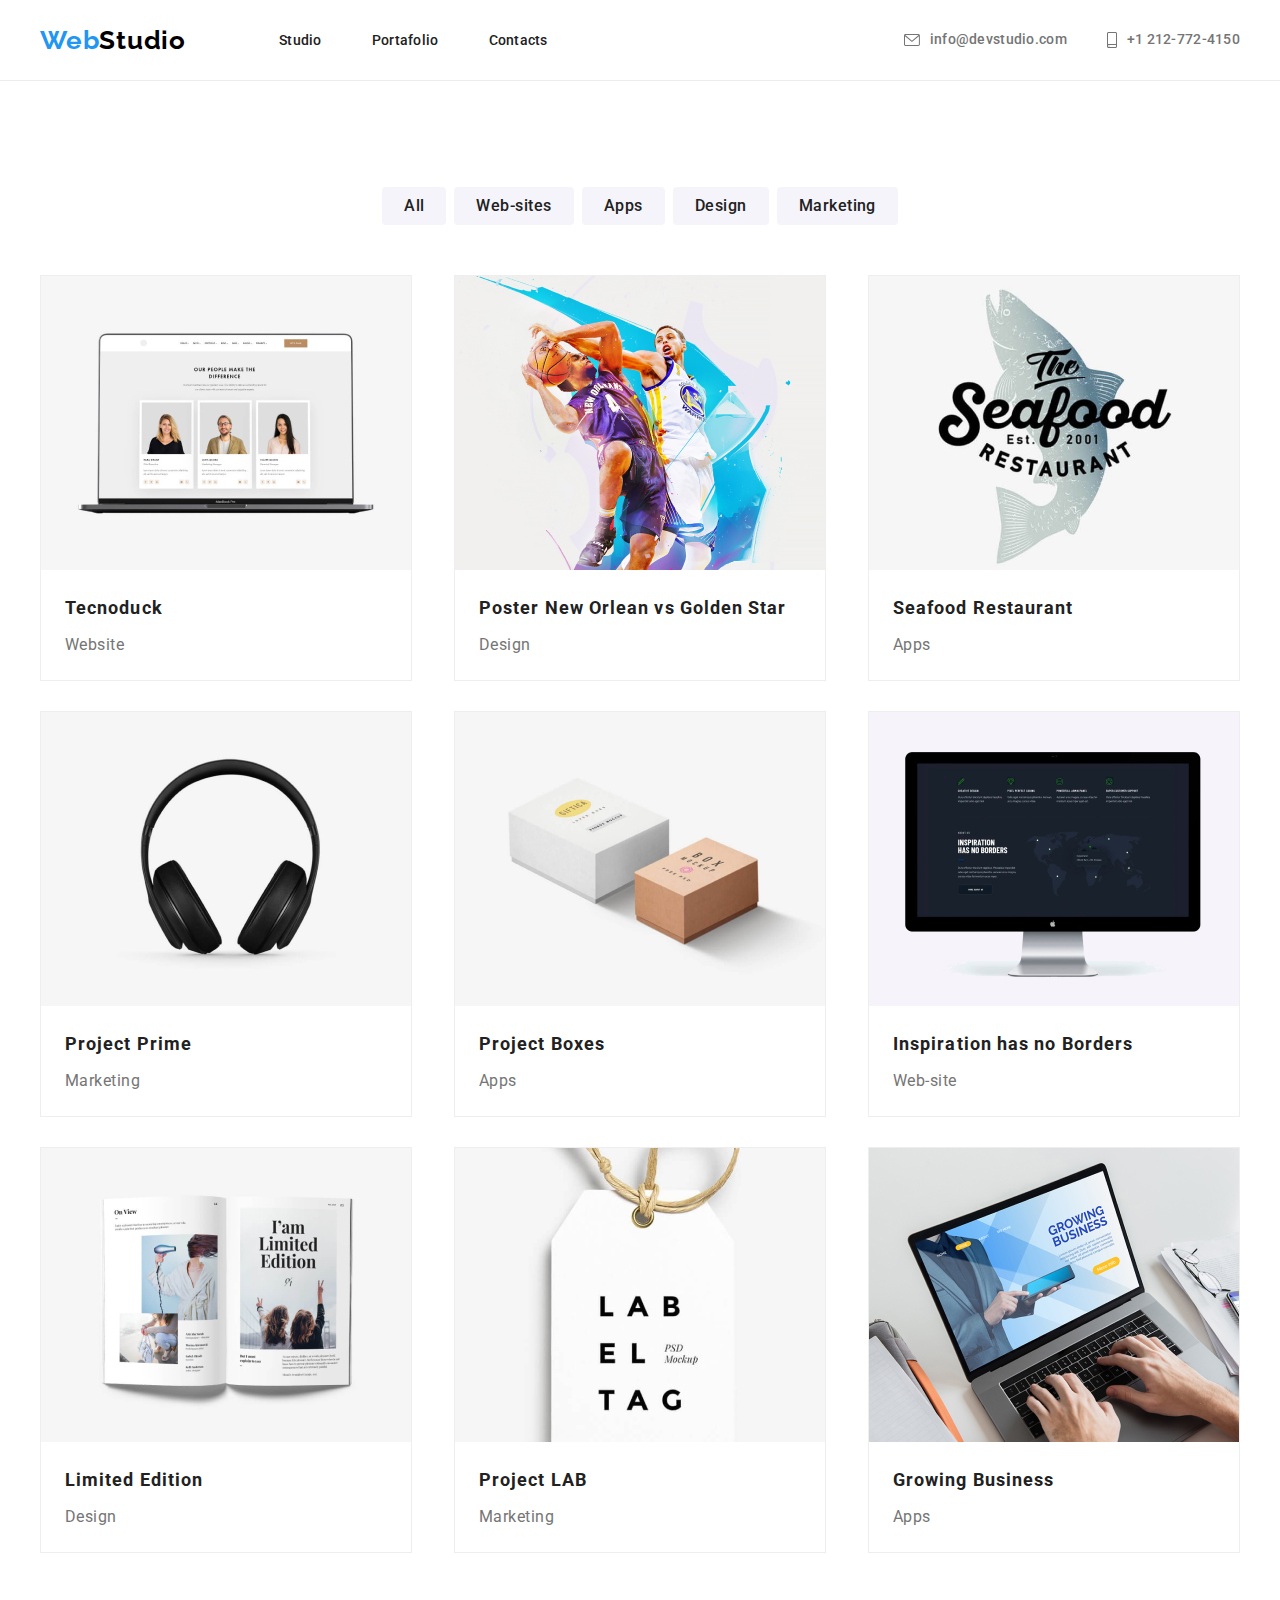
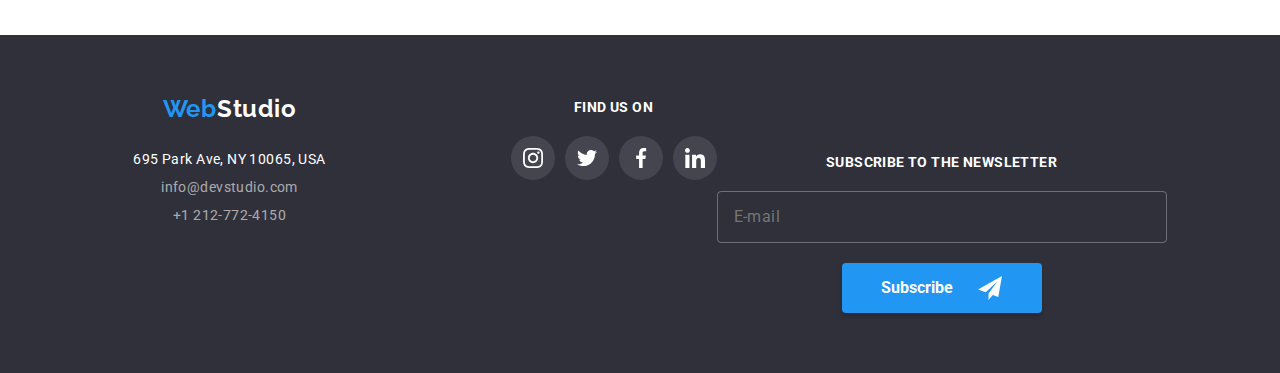
==== commit 9c6638c0: "Adapatative homework 8" ====
--- a/portafolio.html
+++ b/portafolio.html
@@ -2,7 +2,7 @@
 <html lang="en">
   <head>
     <meta charset="utf-8" />
-    <meta name="description" content="homework 1: Web Studio Project" />
+    <meta name="description" content="homework 8: Web Studio Project" />
     <meta name="viewport" content="width=device-width, initial-scale=1" />
     <link rel="stylesheet" href="./css/modern-normalize.min.css" />
     <link rel="stylesheet" type="text/css" href="sass/main.css" />
--- a/sass/main.css
+++ b/sass/main.css
@@ -34,11 +34,21 @@
 }
 
 .container {
-  width: 1200px;
+  width: 450px;
   margin-right: auto;
   margin-left: auto;
 }
 
+@media (min-width: 768px) {
+  .container {
+    width: 738px;
+  }
+}
+@media (min-width: 1200px) {
+  .container {
+    width: 1200px;
+  }
+}
 nav {
   display: flex;
 }
@@ -46,7 +56,7 @@
 .logo {
   font-family: "Raleway", sans-serif;
   font-weight: 700;
-  font-size: 26px;
+  font-size: 24px;
   line-height: 1.19;
   text-align: right;
   letter-spacing: 0.03em;
@@ -66,93 +76,118 @@
   display: flex;
   align-items: center;
   justify-content: space-between;
-  height: 80px;
+  height: 60px;
 }
 
 .links {
-  display: flex;
-  align-items: center;
-  margin-left: 93px;
-}
-.links li:not(:last-child) {
-  margin-right: 50px;
-}
-.links__item {
-  position: relative;
-  font-weight: 500;
-  font-size: 14px;
-  line-height: 1.14;
-  letter-spacing: 0.02em;
-  color: #212121;
-}
-.links__item:hover, .links__item:focus {
-  color: #2196F3;
-}
-.links__item::after {
-  position: absolute;
-  content: "";
-  left: 0;
-  top: calc(100% + 28px);
-  width: 100%;
-  background-color: #2196F3;
-  height: 4px;
-  border-radius: 2px;
-  opacity: 0;
-}
-.links__item:hover::after, .links__item:focus::after {
-  opacity: 1;
+  display: none;
 }
 
 .contacts {
-  display: flex;
-  align-items: center;
-}
-.contacts__item {
-  display: inline-flex;
-  align-items: center;
-}
-.contacts__item:hover *, .contacts__item:focus * {
-  color: #2196F3;
-  fill: #2196F3;
-}
-.contacts__item:not(:last-child) {
-  margin-right: 30px;
-}
-.contacts__icon {
-  margin-right: 10px;
-  fill: #757575;
-}
-.contacts__link {
-  font-style: normal;
-  font-weight: 500;
-  font-size: 14px;
-  line-height: 1.14;
-  letter-spacing: 0.02em;
-  color: #757575;
-}
-
+  display: none;
+}
+
+@media (min-width: 768px) {
+  .contacts {
+    display: flex;
+    flex-direction: column;
+    justify-content: flex-start;
+  }
+  .contacts__item {
+    display: inline-flex;
+    align-items: center;
+  }
+  .contacts__item:hover *, .contacts__item:focus * {
+    color: #2196F3;
+    fill: #2196F3;
+  }
+  .contacts__item:not(:last-child) {
+    margin-right: 0px;
+    margin-bottom: 10px;
+  }
+  .contacts__icon {
+    margin-right: 10px;
+    fill: #757575;
+  }
+  .contacts__link {
+    font-style: normal;
+    font-weight: 500;
+    font-size: 14px;
+    line-height: 1.14;
+    letter-spacing: 0.02em;
+    color: #757575;
+  }
+  .links {
+    display: flex;
+    align-items: center;
+    margin-left: 93px;
+  }
+  .links li:not(:last-child) {
+    margin-right: 50px;
+  }
+  .links__item {
+    position: relative;
+    font-weight: 500;
+    font-size: 14px;
+    line-height: 1.14;
+    letter-spacing: 0.02em;
+    color: #212121;
+  }
+  .links__item:hover, .links__item:focus {
+    color: #2196F3;
+  }
+  .links__item::after {
+    position: absolute;
+    content: "";
+    left: 0;
+    top: calc(100% + 28px);
+    width: 100%;
+    background-color: #2196F3;
+    height: 4px;
+    border-radius: 2px;
+    opacity: 0;
+  }
+  .links__item:hover::after, .links__item:focus::after {
+    opacity: 1;
+  }
+  .page-header .container {
+    height: 80px;
+  }
+}
+@media (min-width: 1200px) {
+  .contacts {
+    flex-direction: row;
+    align-items: center;
+  }
+  .contacts__item:not(:last-child) {
+    margin-right: 40px;
+    margin-bottom: 0px;
+  }
+  .logo {
+    font-size: 26px;
+  }
+}
 .banner {
   margin-right: auto;
   margin-left: auto;
   background-color: #2F303A;
   text-align: center;
-  padding-top: 200px;
-  padding-bottom: 200px;
-  max-width: 1600px;
-  background-image: linear-gradient(rgba(47, 48, 58, 0.4), rgba(47, 48, 58, 0.4)), url(".././images/Image-back.jpg");
+  padding: 118px 0px;
+  background-image: linear-gradient(rgba(47, 48, 58, 0.4), rgba(47, 48, 58, 0.4)), url(".././images/Image-back-phone.jpg");
   background-size: cover;
   background-position: center;
   background-repeat: no-repeat;
 }
 .banner .title {
   font-weight: 900;
-  font-size: 44px;
+  font-size: 26px;
   line-height: 1.36;
   text-align: center;
   letter-spacing: 0.06em;
   text-transform: uppercase;
   color: #FFFFFF;
-  margin-top: 0px;
+  width: 360px;
+  margin: auto;
   margin-bottom: 30px;
 }
 .banner .button {
@@ -173,19 +208,46 @@
   padding: 0px;
 }
 
+@media (min-device-pixel-ratio: 2), (-webkit-min-device-pixel-ratio: 2), (min-resolution: 192dpi), (min-resolution: 2dppx) {
+  .banner {
+    background-image: linear-gradient(rgba(47, 48, 58, 0.4), rgba(47, 48, 58, 0.4)), url(".././images/Image-back-phone-2X.jpg");
+  }
+}
+@media (min-width: 768px) {
+  .banner {
+    background-image: linear-gradient(rgba(47, 48, 58, 0.4), rgba(47, 48, 58, 0.4)), url(".././images/Image-back-tablet.jpg");
+  }
+}
+@media (min-width: 768px) and (min-device-pixel-ratio: 2), (min-width: 768px) and (-webkit-min-device-pixel-ratio: 2), (min-width: 768px) and (min-resolution: 192dpi), (min-width: 768px) and (min-resolution: 2dppx) {
+  .banner {
+    background-image: linear-gradient(rgba(47, 48, 58, 0.4), rgba(47, 48, 58, 0.4)), url(".././images/Image-back-tablet-2X.jpg");
+  }
+}
+@media (min-width: 1200px) {
+  .banner {
+    padding: 200px 0px;
+    background-image: linear-gradient(rgba(47, 48, 58, 0.4), rgba(47, 48, 58, 0.4)), url(".././images/Image-back.jpg");
+  }
+  .banner .title {
+    width: 696px;
+    font-size: 44px;
+  }
+}
+@media (min-width: 1200px) and (min-device-pixel-ratio: 2), (min-width: 1200px) and (-webkit-min-device-pixel-ratio: 2), (min-width: 1200px) and (min-resolution: 192dpi), (min-width: 1200px) and (min-resolution: 2dppx) {
+  .banner {
+    background-image: linear-gradient(rgba(47, 48, 58, 0.4), rgba(47, 48, 58, 0.4)), url(".././images/Image-back-2X.jpg");
+  }
+}
 .descriptions {
   display: flex;
-  align-items: flex-start;
+  flex-wrap: wrap;
+  padding: 60px 0;
   justify-content: space-between;
-  padding-top: 89px;
-  padding-bottom: 94px;
-}
-.descriptions li {
-  width: 270px;
+  gap: 30px;
 }
 .descriptions__icon {
   box-sizing: content-box;
-  padding: 25px 100px;
+  padding: 25px 190px;
   background-color: #F5F4FA;
   border-radius: 4px;
   margin-bottom: 30px;
@@ -200,6 +262,7 @@
   color: #212121;
   margin-bottom: 10px;
   text-transform: uppercase;
+  text-align: center;
 }
 .descriptions__title:hover {
   color: var(--color-text);
@@ -210,60 +273,86 @@
   letter-spacing: 0.03em;
 }
 
+@media (min-width: 768px) {
+  .descriptions li {
+    width: 354px;
+  }
+  .descriptions__icon {
+    padding: 25px 142px;
+  }
+  .descriptions__title {
+    text-align: start;
+  }
+}
+@media (min-width: 1200px) {
+  .descriptions {
+    padding: 94px 0;
+  }
+  .descriptions li {
+    width: 270px;
+  }
+  .descriptions__icon {
+    padding: 25px 100px;
+  }
+}
 .service {
-  padding-bottom: 94px;
-}
-.service__title {
-  font-weight: 700;
-  font-size: 36px;
-  line-height: 1.17;
-  text-align: center;
-  letter-spacing: 0.03em;
-  color: #212121;
-  margin-bottom: 55.05px;
-}
-
-.list {
-  display: flex;
-  justify-content: space-between;
-}
-.list__item {
-  position: relative;
-  overflow: hidden;
-  width: 370px;
-  height: 294px;
-}
-.list__img {
-  display: block;
-  max-width: 100%;
-  height: auto;
-}
-.list__title {
-  position: absolute;
-  font-family: "Roboto", sans-serif;
-  font-style: normal;
-  font-weight: 700;
-  font-size: 14px;
-  line-height: 1.14;
-  letter-spacing: 0.03em;
-  bottom: 0;
-  display: flex;
-  width: 100%;
-  height: 70px;
-  justify-content: center;
-  align-items: center;
-  background-color: rgba(47, 48, 58, 0.8);
-  color: #FFFFFF;
-}
-
+  display: none;
+}
+
+@media (min-width: 1200px) {
+  .service {
+    display: block;
+    padding-bottom: 94px;
+  }
+  .service__title {
+    font-weight: 700;
+    font-size: 36px;
+    line-height: 1.17;
+    text-align: center;
+    letter-spacing: 0.03em;
+    color: #212121;
+    margin-bottom: 55.05px;
+  }
+  .list {
+    display: flex;
+    justify-content: space-between;
+  }
+  .list__item {
+    position: relative;
+    overflow: hidden;
+    width: 370px;
+    height: 294px;
+  }
+  .list__img {
+    display: block;
+    max-width: 100%;
+    height: auto;
+  }
+  .list__title {
+    position: absolute;
+    font-family: "Roboto", sans-serif;
+    font-style: normal;
+    font-weight: 700;
+    font-size: 14px;
+    line-height: 1.14;
+    letter-spacing: 0.03em;
+    bottom: 0;
+    display: flex;
+    width: 100%;
+    height: 70px;
+    justify-content: center;
+    align-items: center;
+    background-color: rgba(47, 48, 58, 0.8);
+    color: #FFFFFF;
+  }
+}
 .team {
   background-color: #F5F4FA;
-  padding-top: 94px;
-  padding-bottom: 94px;
+  padding: 60px 0;
 }
 .team__title {
   font-weight: 700;
-  font-size: 36px;
+  font-size: 28px;
   line-height: 1.17;
   text-align: center;
   letter-spacing: 0.03em;
@@ -272,15 +361,16 @@
 
 .cards {
   display: flex;
-  margin-top: 50px;
-  justify-content: space-between;
+  flex-wrap: wrap;
+  margin-top: 30px;
+  gap: 30px;
 }
 .cards__item {
-  width: 270px;
+  width: 450px;
   background-color: #FFFFFF;
   box-shadow: 0px 1px 3px rgba(0, 0, 0, 0.12), 0px 1px 1px rgba(0, 0, 0, 0.14), 0px 2px 1px rgba(0, 0, 0, 0.2);
   border-radius: 0px 0px 4px 4px;
-  padding-bottom: 30px;
+  padding-bottom: 24px;
 }
 .cards__person {
   font-size: 16px;
@@ -321,22 +411,43 @@
   fill: #FFFFFF;
 }
 
+@media (min-width: 768px) {
+  .cards__item {
+    width: 354px;
+  }
+}
+@media (min-width: 1200px) {
+  .cards {
+    margin-top: 50px;
+    justify-content: space-between;
+  }
+  .cards__item {
+    width: 270px;
+    padding-bottom: 30px;
+  }
+  .team {
+    padding: 94px 0;
+  }
+  .team__title {
+    font-size: 36px;
+  }
+}
 .clients {
-  margin-top: 59px;
-  margin-bottom: 151px;
+  margin: 60px 0;
 }
 .clients__title {
   font-weight: 700;
-  font-size: 36px;
+  font-size: 28px;
   line-height: 1.17;
   text-align: center;
   letter-spacing: 0.03em;
   color: #212121;
 }
 .clients__logo {
-  margin-top: 44.02px;
-  display: flex;
-  justify-content: space-between;
+  margin-top: 30px;
+  display: flex;
+  flex-wrap: wrap;
+  gap: 30px;
 }
 .clients__logo li {
   display: inline-flex;
@@ -345,7 +456,7 @@
 }
 .clients__icon {
   box-sizing: content-box;
-  padding: 14.09px 32px;
+  padding: 16px 52px;
   outline: 1px solid #AFB1B8;
   border-radius: 4px;
   fill: #AFB1B8;
@@ -355,6 +466,26 @@
   fill: #2196F3;
 }
 
+@media (min-width: 768px) {
+  .clients__icon {
+    padding: 16px 60px;
+  }
+}
+@media (min-width: 1200px) {
+  .clients {
+    margin: 94px 0;
+  }
+  .clients__title {
+    font-size: 36px;
+  }
+  .clients__logo {
+    margin-top: 50px;
+    justify-content: space-between;
+  }
+  .clients__icon {
+    padding: 16px 32px;
+  }
+}
 .page-footer {
   background-color: #2F303A;
   padding-top: 60px;
@@ -362,50 +493,47 @@
 }
 .page-footer .container {
   display: flex;
-  justify-content: space-between;
-  align-items: baseline;
+  justify-content: center;
+  flex-direction: column;
 }
 
 .location {
   display: flex;
   flex-direction: column;
-  align-items: flex-start;
-  flex-wrap: wrap;
+  align-items: center;
 }
 .location__address {
   font-style: normal;
-  font-size: 14px;
-  line-height: 1.71;
-  letter-spacing: 0.03em;
-  color: #FFFFFF;
-  width: 231px;
-  margin-top: 28px;
-  margin-bottom: 2px;
-}
-.location__contacts {
-  display: flex;
-  flex-direction: column;
-  align-items: flex-start;
-}
-.location__data {
-  font-style: normal;
-  font-weight: 500;
+  font-weight: 400;
   font-size: 14px;
   line-height: 1.14;
-  letter-spacing: 0.02em;
-  color: #757575;
-  line-height: 1.71;
-}
-.location__data:not(:last-child) {
-  margin-bottom: 2px;
+  letter-spacing: 0.03em;
+  text-align: center;
+  color: #FFFFFF;
+  margin-top: 28px;
+}
+.location__contacts {
+  display: flex;
+  flex-direction: column;
+  align-items: center;
+  margin-top: 12px;
+  gap: 12px;
+}
+.location__data {
+  font-style: normal;
+  font-weight: 400;
+  font-size: 14px;
+  line-height: 1.14;
+  letter-spacing: 0.03em;
+  color: rgba(255, 255, 255, 0.6);
 }
 
 .logo-footer {
   font-family: "Raleway", sans-serif;
   font-weight: 700;
-  font-size: 26px;
+  font-size: 24px;
   line-height: 1.19;
-  text-align: right;
+  text-align: center;
   letter-spacing: 0.03em;
   color: #2196F3;
 }
@@ -419,6 +547,7 @@
 .networks {
   display: flex;
   flex-direction: column;
+  margin-top: 60px;
 }
 .networks__text {
   font-family: "Roboto", sans-serif;
@@ -426,13 +555,14 @@
   font-weight: 700;
   font-size: 14px;
   line-height: 1.14;
+  text-align: center;
   letter-spacing: 0.03em;
   color: #FFFFFF;
   text-transform: uppercase;
 }
 .networks__icons {
   display: inline-flex;
-  justify-content: flex-start;
+  justify-content: center;
   height: 44px;
   gap: 10px;
   margin-top: 20px;
@@ -448,15 +578,17 @@
 }
 
 .form-footer {
-  display: inline-flex;
-  align-items: flex-end;
+  display: flex;
+  flex-direction: column;
+  align-items: center;
+  margin-top: 60px;
 }
 .form-footer__mail {
   display: flex;
   flex-direction: column;
 }
 .form-footer__mail input {
-  width: 358px;
+  width: 450px;
   background-color: inherit;
   margin-top: 20px;
   border: 1px solid rgba(255, 255, 255, 0.3);
@@ -477,10 +609,12 @@
   font-size: 14px;
   line-height: 1.14;
   letter-spacing: 0.03em;
+  text-align: center;
   color: #FFFFFF;
   text-transform: uppercase;
 }
 .form-footer__btn {
+  margin-top: 20px;
   display: flex;
   align-items: center;
   justify-content: center;
@@ -496,16 +630,235 @@
   font-size: 16px;
   line-height: 188%;
   color: #FFFFFF;
-  margin-left: 12px;
+  padding: 0;
   cursor: pointer;
 }
 .form-footer .form-footer__icon {
   width: 24px;
   height: 24px;
   fill: #FFFFFF;
-  margin-left: 20px;
-}
-
+  margin-left: 25px;
+}
+
+/*
+.page-footer {
+    background-color: $color-background;
+    padding-top: 60px;
+    padding-bottom: 60px;
+
+    .container {
+        display: flex;
+        justify-content: center;
+        align-items: center;
+    }
+}
+
+.location {
+    display: flex;
+    flex-direction: row;
+    align-items: center;
+    flex-wrap: wrap;
+
+    &__address {
+        font-style: normal;
+        font-weight: 400;
+        font-size: 14px;
+        line-height: 1.71;
+        letter-spacing: 0.03em;
+        color: $text-banner;
+        width: 231px;
+        margin-top: 28px;
+        margin-bottom: 2px;
+    }
+
+    &__contacts {
+        display: flex;
+        flex-direction: row;
+        align-items: center;
+    }
+
+    &__data {
+        font-style: normal;
+        font-weight: 400;
+        font-size: 14px;
+        line-height: 1.14;
+        letter-spacing: 0.02em;
+        color: $color-text;
+        line-height: 1.71;
+
+        &:not(:last-child) {
+            margin-bottom: 2px;
+        }
+    }
+}
+
+.logo-footer {
+    font-family: $font-logo;
+    font-weight: 700;
+    font-size: 24px;
+    line-height: 1.19;
+    text-align: center;
+    letter-spacing: 0.03em;
+    color: $color-logo;
+
+    &:active,
+    &:visited {
+        color: $color-logo;
+    }
+
+    span {
+        color: $text-banner;
+    }
+}
+
+.networks {
+    display: flex;
+    flex-direction: row;
+
+    &__text {
+        font-family: $font-primary;
+        font-style: normal;
+        font-weight: 700;
+        font-size: 14px;
+        line-height: 1.14;
+        letter-spacing: 0.03em;
+        color: $text-banner;
+        text-transform: uppercase;
+    }
+
+    &__icons {
+        display: inline-flex;
+        justify-content: center;
+        height: 44px;
+        gap: 10px;
+        margin-top: 20px;
+    }
+
+    &__icon {
+        fill: $text-banner;
+        background: rgba(255, 255, 255, 0.1);
+        border-radius: 50%;
+        cursor: pointer;
+
+        &:hover,&:focus {
+            background-color: $color-logo;
+        }
+    }
+}
+
+.form-footer {
+    display: inline-flex;
+    align-items: flex-end;
+
+    &__mail {
+        display: flex;
+        flex-direction: column;
+
+        input {
+            width: 358px;
+            background-color: inherit;
+            margin-top: 20px;
+            border: 1px solid rgba(255, 255, 255, 0.3);
+            border-radius: 4px;
+            padding: 15px 16px;
+            font-family: $font-primary;
+            font-style: normal;
+            font-weight: 400;
+            font-size: 16px;
+            line-height: 125%;
+            letter-spacing: 0.03em;
+            color: rgba(255, 255, 255, 0.6);
+        }
+    }
+
+    &__text {
+        font-family: $font-primary;
+        font-style: normal;
+        font-weight: 700;
+        font-size: 14px;
+        line-height: 1.14;
+        letter-spacing: 0.03em;
+        color: $text-banner;
+        text-transform: uppercase;
+    }
+
+    &__btn {
+        display: flex;
+        align-items: center;
+        justify-content: center;
+        width: 200px;
+        height: 50px;
+        border: none;
+        background-color: $color-logo;
+        box-shadow: 0px 4px 4px rgba(0, 0, 0, 0.15);
+        border-radius: 4px;
+        font-family: $font-primary;
+        font-style: normal;
+        font-weight: 700;
+        font-size: 16px;
+        line-height: 188%;
+        color: $text-banner;
+        margin-left: 12px;
+        cursor: pointer;
+    }
+
+    .form-footer__icon {
+        width: 24px;
+        height: 24px;
+        fill: $text-banner;
+        margin-left: 20px;
+    }
+
+}
+*/
+@media (min-width: 768px) {
+  .page-footer .container {
+    flex-direction: row;
+    flex-wrap: wrap;
+  }
+  .location {
+    width: 232px;
+    margin-right: 165px;
+  }
+  .networks {
+    margin-top: 5px;
+  }
+}
+/*
+@media (min-width: 1200px) {
+    .page-footer {
+        .container {
+            display: flex;
+            justify-content: space-between;
+            align-items: baseline;
+        }
+    }
+    .location {
+        flex-direction: column;
+        align-items: flex-start;
+
+        &__contacts {
+            flex-direction: column;
+            align-items: flex-start;
+        }
+    }
+    .logo-footer {
+        font-size: 26px;
+        text-align: right;
+
+        &:active,
+        &:visited {
+            color: $color-logo;
+        }    
+    }
+    .networks {
+        flex-direction: column;
+        &__icons {
+            justify-content: flex-start;
+        }
+    }
+}
+*/
 .backdrop {
   position: fixed;
   top: 0;
@@ -536,7 +889,7 @@
 
 .modal {
   position: relative;
-  width: 528px;
+  width: 450px;
   background-color: #FFFFFF;
   box-shadow: 0px 1px 3px rgba(0, 0, 0, 0.12), 0px 1px 1px rgba(0, 0, 0, 0.14), 0px 2px 1px rgba(0, 0, 0, 0.2);
   border-radius: 4px;
@@ -680,11 +1033,13 @@
   font-style: normal;
   font-weight: 700;
   font-size: 16px;
-  line-height: 30px;
+  line-height: 1.88;
   align-items: center;
   text-align: center;
   letter-spacing: 0.06em;
-  padding: 10px 75px;
+  width: 200px;
+  height: 50px;
+  padding: 0;
   color: #FFFFFF;
   background-color: #2196F3;
   border: none;
@@ -717,6 +1072,11 @@
   outline: none;
 }
 
+@media (min-width: 1200px) {
+  .modal {
+    width: 528px;
+  }
+}
 .products {
   background-color: #FFFFFF;
   padding-top: 106px;
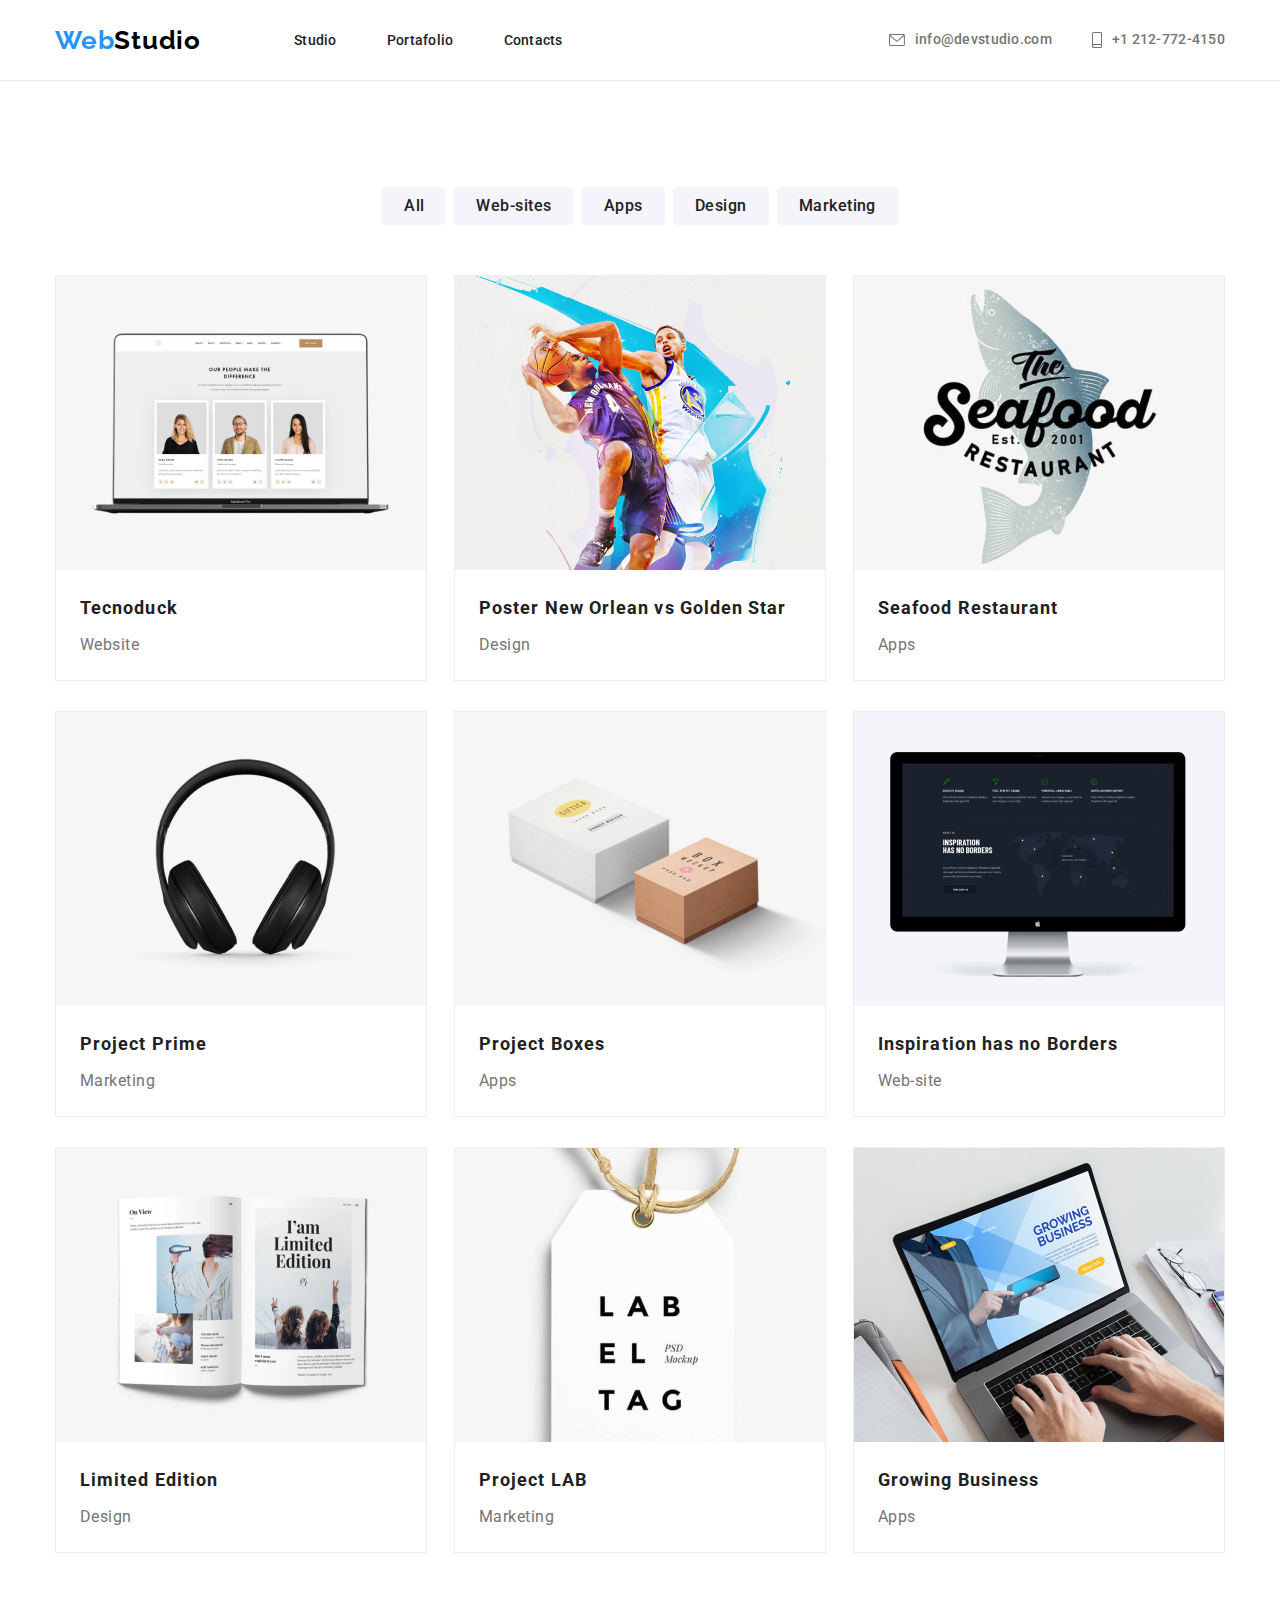
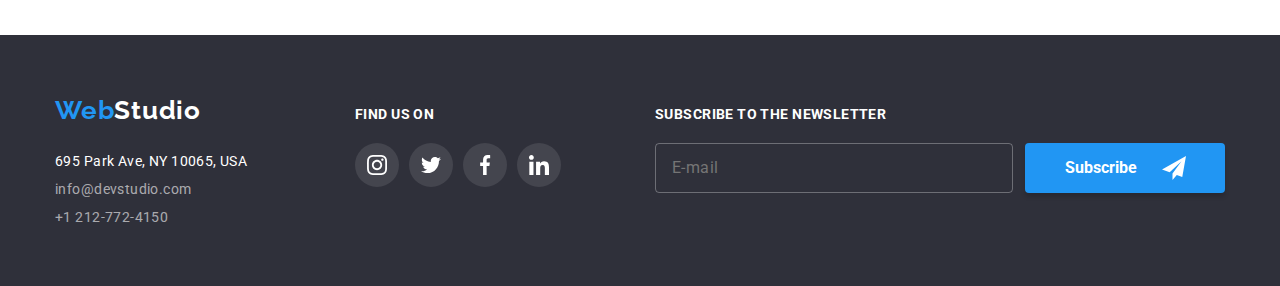
==== commit 9fa83102: "mobile menu" ====
--- a/portafolio.html
+++ b/portafolio.html
@@ -47,6 +47,15 @@
             >
           </li>
         </ul>
+        <button
+          class="menu-toggle js-open-menu"
+          aria-expanded="false"
+          aria-controls="mobile-menu"
+        >
+          <svg width="40" height="40">
+            <use xlink:href="./images/icons.svg#icon-menu_40px"></use>
+          </svg>
+        </button>
       </div>
     </header>
     <main>
@@ -301,7 +310,7 @@
             </label>
             <button class="form-footer__btn" type="submit">
               Subscribe
-              <svg class="form-footer__icon">
+              <svg class="form-footer__icon" width="24px" heigth="24px">
                 <use xlink:href="./images/icons.svg#icon-send"></use>
               </svg>
             </button>
@@ -309,5 +318,22 @@
         </section>
       </div>
     </footer>
+    <div class="menu-container js-menu-container">
+      <div class="container">
+        <button class="menu-toggle js-close-menu">
+          <svg width="40" height="40">
+            <use xlink:href="./images/icons.svg#icon-close_40px1"></use>
+          </svg>
+        </button>
+        <nav>
+          <ul class="mobile-menu">
+            <li><a href="index.html" class="link">Studio</a></li>
+            <li><a href="portafolio.html" class="link">Portafolio</a></li>
+            <li><a href="index.html" class="link">Contacts</a></li>
+          </ul>
+        </nav>
+      </div>
+    </div>
+    <script defer src="js/mobile-menu.js"></script>
   </body>
 </html>
--- a/sass/main.css
+++ b/sass/main.css
@@ -46,7 +46,7 @@
 }
 @media (min-width: 1200px) {
   .container {
-    width: 1200px;
+    width: 1170px;
   }
 }
 nav {
@@ -167,6 +167,72 @@
     font-size: 26px;
   }
 }
+.menu-toggle {
+  min-height: 40px;
+  min-width: 40px;
+  display: flex;
+  align-items: center;
+  justify-content: center;
+  margin: 0;
+  padding: 0;
+  background-color: transparent;
+  cursor: pointer;
+  border: none;
+  border-radius: 50%;
+  outline: none;
+}
+.menu-toggle:hover, .menu-toggle:focus {
+  fill: #2196F3;
+}
+
+.menu-container {
+  position: fixed;
+  top: 0;
+  left: 0;
+  width: 100vw;
+  height: 100vh;
+  background-color: #FFFFFF;
+  z-index: 999;
+  transform: translateX(100%);
+  transition: transform 250ms ease-in-out;
+}
+.menu-container .container {
+  position: relative;
+  padding: 48px 25px;
+}
+.menu-container .container .menu-toggle {
+  position: absolute;
+  top: 10px;
+  right: 0px;
+}
+
+.mobile-menu {
+  display: flex;
+  flex-direction: column;
+  gap: 32px;
+}
+.mobile-menu .link {
+  font-family: "Roboto", sans-serif;
+  font-style: normal;
+  font-weight: 500;
+  font-size: 40px;
+  line-height: 1.175;
+  letter-spacing: 0.02em;
+  color: #212121;
+}
+.mobile-menu .link:hover, .mobile-menu .link:focus {
+  color: #2196F3;
+}
+
+.menu-container.is-open {
+  transform: translateX(0);
+}
+
+@media (min-width: 768px) {
+  .menu-toggle {
+    display: none;
+  }
+}
 .banner {
   margin-right: auto;
   margin-left: auto;
@@ -241,16 +307,19 @@
 .descriptions {
   display: flex;
   flex-wrap: wrap;
+  gap: 30px;
   padding: 60px 0;
-  justify-content: space-between;
-  gap: 30px;
+}
+.descriptions li {
+  flex-basis: 100%;
 }
 .descriptions__icon {
   box-sizing: content-box;
-  padding: 25px 190px;
   background-color: #F5F4FA;
+  padding: 25px 0;
   border-radius: 4px;
   margin-bottom: 30px;
+  width: 100%;
 }
 .descriptions__title {
   font-family: "Roboto", sans-serif;
@@ -275,10 +344,7 @@
 
 @media (min-width: 768px) {
   .descriptions li {
-    width: 354px;
-  }
-  .descriptions__icon {
-    padding: 25px 142px;
+    flex-basis: calc((100% - 30px) / 2);
   }
   .descriptions__title {
     text-align: start;
@@ -289,10 +355,7 @@
     padding: 94px 0;
   }
   .descriptions li {
-    width: 270px;
-  }
-  .descriptions__icon {
-    padding: 25px 100px;
+    flex-basis: calc((100% - 90px) / 4);
   }
 }
 .service {
@@ -315,18 +378,15 @@
   }
   .list {
     display: flex;
-    justify-content: space-between;
+    gap: 30px;
   }
   .list__item {
     position: relative;
     overflow: hidden;
-    width: 370px;
-    height: 294px;
+    flex-basis: calc((100% - 60px) / 3);
   }
   .list__img {
     display: block;
-    max-width: 100%;
-    height: auto;
   }
   .list__title {
     position: absolute;
@@ -357,16 +417,18 @@
   text-align: center;
   letter-spacing: 0.03em;
   color: #212121;
+  margin-bottom: 30px;
 }
 
 .cards {
   display: flex;
   flex-wrap: wrap;
-  margin-top: 30px;
   gap: 30px;
 }
+.cards__img {
+  display: block;
+}
 .cards__item {
-  width: 450px;
   background-color: #FFFFFF;
   box-shadow: 0px 1px 3px rgba(0, 0, 0, 0.12), 0px 1px 1px rgba(0, 0, 0, 0.14), 0px 2px 1px rgba(0, 0, 0, 0.2);
   border-radius: 0px 0px 4px 4px;
@@ -393,7 +455,6 @@
   display: flex;
   justify-content: center;
   gap: 10px;
-  height: 44px;
   margin-top: 16px;
 }
 .icons li {
@@ -413,16 +474,12 @@
 
 @media (min-width: 768px) {
   .cards__item {
-    width: 354px;
+    flex-basis: calc((100% - 30px) / 2);
   }
 }
 @media (min-width: 1200px) {
-  .cards {
-    margin-top: 50px;
-    justify-content: space-between;
-  }
   .cards__item {
-    width: 270px;
+    flex-basis: calc((100% - 90px) / 4);
     padding-bottom: 30px;
   }
   .team {
@@ -430,6 +487,7 @@
   }
   .team__title {
     font-size: 36px;
+    margin-bottom: 50px;
   }
 }
 .clients {
@@ -450,16 +508,17 @@
   gap: 30px;
 }
 .clients__logo li {
-  display: inline-flex;
-  align-items: center;
+  flex-basis: calc((100% - 30px) / 2);
   cursor: pointer;
 }
 .clients__icon {
+  display: block;
   box-sizing: content-box;
-  padding: 16px 52px;
+  padding: 16px 0;
   outline: 1px solid #AFB1B8;
   border-radius: 4px;
   fill: #AFB1B8;
+  width: 100%;
 }
 .clients__icon:hover, .clients__icon:focus {
   outline: 1px solid #2196F3;
@@ -467,8 +526,8 @@
 }
 
 @media (min-width: 768px) {
-  .clients__icon {
-    padding: 16px 60px;
+  .clients__logo li {
+    flex-basis: calc((100% - 60px) / 3);
   }
 }
 @media (min-width: 1200px) {
@@ -480,27 +539,23 @@
   }
   .clients__logo {
     margin-top: 50px;
-    justify-content: space-between;
-  }
-  .clients__icon {
-    padding: 16px 32px;
+  }
+  .clients__logo li {
+    flex-basis: calc((100% - 150px) / 6);
   }
 }
 .page-footer {
   background-color: #2F303A;
-  padding-top: 60px;
-  padding-bottom: 60px;
+  padding: 60px 0px;
+  text-align: center;
 }
 .page-footer .container {
   display: flex;
-  justify-content: center;
-  flex-direction: column;
+  flex-wrap: wrap;
 }
 
 .location {
-  display: flex;
-  flex-direction: column;
-  align-items: center;
+  flex-basis: 100%;
 }
 .location__address {
   font-style: normal;
@@ -514,12 +569,13 @@
 }
 .location__contacts {
   display: flex;
-  flex-direction: column;
-  align-items: center;
+  flex-wrap: wrap;
   margin-top: 12px;
   gap: 12px;
 }
 .location__data {
+  flex-basis: 100%;
+  text-align: center;
   font-style: normal;
   font-weight: 400;
   font-size: 14px;
@@ -545,8 +601,7 @@
 }
 
 .networks {
-  display: flex;
-  flex-direction: column;
+  flex-basis: 100%;
   margin-top: 60px;
 }
 .networks__text {
@@ -561,11 +616,14 @@
   text-transform: uppercase;
 }
 .networks__icons {
-  display: inline-flex;
+  display: flex;
   justify-content: center;
-  height: 44px;
   gap: 10px;
   margin-top: 20px;
+}
+.networks__item {
+  display: flex;
+  align-items: center;
 }
 .networks__icon {
   fill: #FFFFFF;
@@ -579,13 +637,13 @@
 
 .form-footer {
   display: flex;
-  flex-direction: column;
-  align-items: center;
   margin-top: 60px;
+  flex-wrap: wrap;
+  justify-content: center;
+  gap: 20px;
 }
 .form-footer__mail {
-  display: flex;
-  flex-direction: column;
+  flex-basis: 100%;
 }
 .form-footer__mail input {
   width: 450px;
@@ -593,7 +651,7 @@
   margin-top: 20px;
   border: 1px solid rgba(255, 255, 255, 0.3);
   border-radius: 4px;
-  padding: 15px 16px;
+  padding: 14px 16px;
   font-family: "Roboto", sans-serif;
   font-style: normal;
   font-weight: 400;
@@ -614,7 +672,6 @@
   text-transform: uppercase;
 }
 .form-footer__btn {
-  margin-top: 20px;
   display: flex;
   align-items: center;
   justify-content: center;
@@ -633,232 +690,74 @@
   padding: 0;
   cursor: pointer;
 }
-.form-footer .form-footer__icon {
-  width: 24px;
-  height: 24px;
+.form-footer__icon {
   fill: #FFFFFF;
   margin-left: 25px;
 }
 
-/*
-.page-footer {
-    background-color: $color-background;
-    padding-top: 60px;
-    padding-bottom: 60px;
-
-    .container {
-        display: flex;
-        justify-content: center;
-        align-items: center;
-    }
-}
-
-.location {
+@media (min-width: 768px) {
+  .location {
+    flex-basis: 50%;
+  }
+  .networks {
+    flex-basis: 50%;
+    margin-top: 5px;
+  }
+  .subscribe {
+    flex-basis: 100%;
+  }
+}
+@media (min-width: 1200px) {
+  .page-footer .container {
     display: flex;
-    flex-direction: row;
-    align-items: center;
-    flex-wrap: wrap;
-
-    &__address {
-        font-style: normal;
-        font-weight: 400;
-        font-size: 14px;
-        line-height: 1.71;
-        letter-spacing: 0.03em;
-        color: $text-banner;
-        width: 231px;
-        margin-top: 28px;
-        margin-bottom: 2px;
-    }
-
-    &__contacts {
-        display: flex;
-        flex-direction: row;
-        align-items: center;
-    }
-
-    &__data {
-        font-style: normal;
-        font-weight: 400;
-        font-size: 14px;
-        line-height: 1.14;
-        letter-spacing: 0.02em;
-        color: $color-text;
-        line-height: 1.71;
-
-        &:not(:last-child) {
-            margin-bottom: 2px;
-        }
-    }
-}
-
-.logo-footer {
-    font-family: $font-logo;
-    font-weight: 700;
-    font-size: 24px;
-    line-height: 1.19;
-    text-align: center;
-    letter-spacing: 0.03em;
-    color: $color-logo;
-
-    &:active,
-    &:visited {
-        color: $color-logo;
-    }
-
-    span {
-        color: $text-banner;
-    }
-}
-
-.networks {
-    display: flex;
-    flex-direction: row;
-
-    &__text {
-        font-family: $font-primary;
-        font-style: normal;
-        font-weight: 700;
-        font-size: 14px;
-        line-height: 1.14;
-        letter-spacing: 0.03em;
-        color: $text-banner;
-        text-transform: uppercase;
-    }
-
-    &__icons {
-        display: inline-flex;
-        justify-content: center;
-        height: 44px;
-        gap: 10px;
-        margin-top: 20px;
-    }
-
-    &__icon {
-        fill: $text-banner;
-        background: rgba(255, 255, 255, 0.1);
-        border-radius: 50%;
-        cursor: pointer;
-
-        &:hover,&:focus {
-            background-color: $color-logo;
-        }
-    }
-}
-
-.form-footer {
-    display: inline-flex;
-    align-items: flex-end;
-
-    &__mail {
-        display: flex;
-        flex-direction: column;
-
-        input {
-            width: 358px;
-            background-color: inherit;
-            margin-top: 20px;
-            border: 1px solid rgba(255, 255, 255, 0.3);
-            border-radius: 4px;
-            padding: 15px 16px;
-            font-family: $font-primary;
-            font-style: normal;
-            font-weight: 400;
-            font-size: 16px;
-            line-height: 125%;
-            letter-spacing: 0.03em;
-            color: rgba(255, 255, 255, 0.6);
-        }
-    }
-
-    &__text {
-        font-family: $font-primary;
-        font-style: normal;
-        font-weight: 700;
-        font-size: 14px;
-        line-height: 1.14;
-        letter-spacing: 0.03em;
-        color: $text-banner;
-        text-transform: uppercase;
-    }
-
-    &__btn {
-        display: flex;
-        align-items: center;
-        justify-content: center;
-        width: 200px;
-        height: 50px;
-        border: none;
-        background-color: $color-logo;
-        box-shadow: 0px 4px 4px rgba(0, 0, 0, 0.15);
-        border-radius: 4px;
-        font-family: $font-primary;
-        font-style: normal;
-        font-weight: 700;
-        font-size: 16px;
-        line-height: 188%;
-        color: $text-banner;
-        margin-left: 12px;
-        cursor: pointer;
-    }
-
-    .form-footer__icon {
-        width: 24px;
-        height: 24px;
-        fill: $text-banner;
-        margin-left: 20px;
-    }
-
-}
-*/
-@media (min-width: 768px) {
-  .page-footer .container {
-    flex-direction: row;
-    flex-wrap: wrap;
-  }
-  .location {
-    width: 232px;
-    margin-right: 165px;
+    flex-wrap: nowrap;
+    text-align: start;
+    justify-content: space-between;
+    align-items: baseline;
+  }
+  .location__address {
+    text-align: start;
+  }
+  .location__contacts {
+    flex-direction: column;
+    align-items: flex-start;
+  }
+  .logo-footer {
+    font-size: 26px;
+    text-align: right;
+  }
+  .logo-footer:active, .logo-footer:visited {
+    color: #2196F3;
   }
   .networks {
-    margin-top: 5px;
-  }
-}
-/*
-@media (min-width: 1200px) {
-    .page-footer {
-        .container {
-            display: flex;
-            justify-content: space-between;
-            align-items: baseline;
-        }
-    }
-    .location {
-        flex-direction: column;
-        align-items: flex-start;
-
-        &__contacts {
-            flex-direction: column;
-            align-items: flex-start;
-        }
-    }
-    .logo-footer {
-        font-size: 26px;
-        text-align: right;
-
-        &:active,
-        &:visited {
-            color: $color-logo;
-        }    
-    }
-    .networks {
-        flex-direction: column;
-        &__icons {
-            justify-content: flex-start;
-        }
-    }
-}
-*/
+    margin-top: 0px;
+  }
+  .networks__text {
+    text-align: start;
+  }
+  .networks__icons {
+    justify-content: flex-start;
+  }
+  .form-footer {
+    flex-wrap: nowrap;
+    gap: 0px;
+    margin-top: 0px;
+    align-items: end;
+  }
+  .form-footer__text {
+    text-align: start;
+  }
+  .form-footer__mail {
+    flex-basis: 0%;
+    margin-right: 12px;
+  }
+  .form-footer__mail input {
+    width: 358px;
+  }
+  .subscribe {
+    flex-basis: 0;
+  }
+}
 .backdrop {
   position: fixed;
   top: 0;
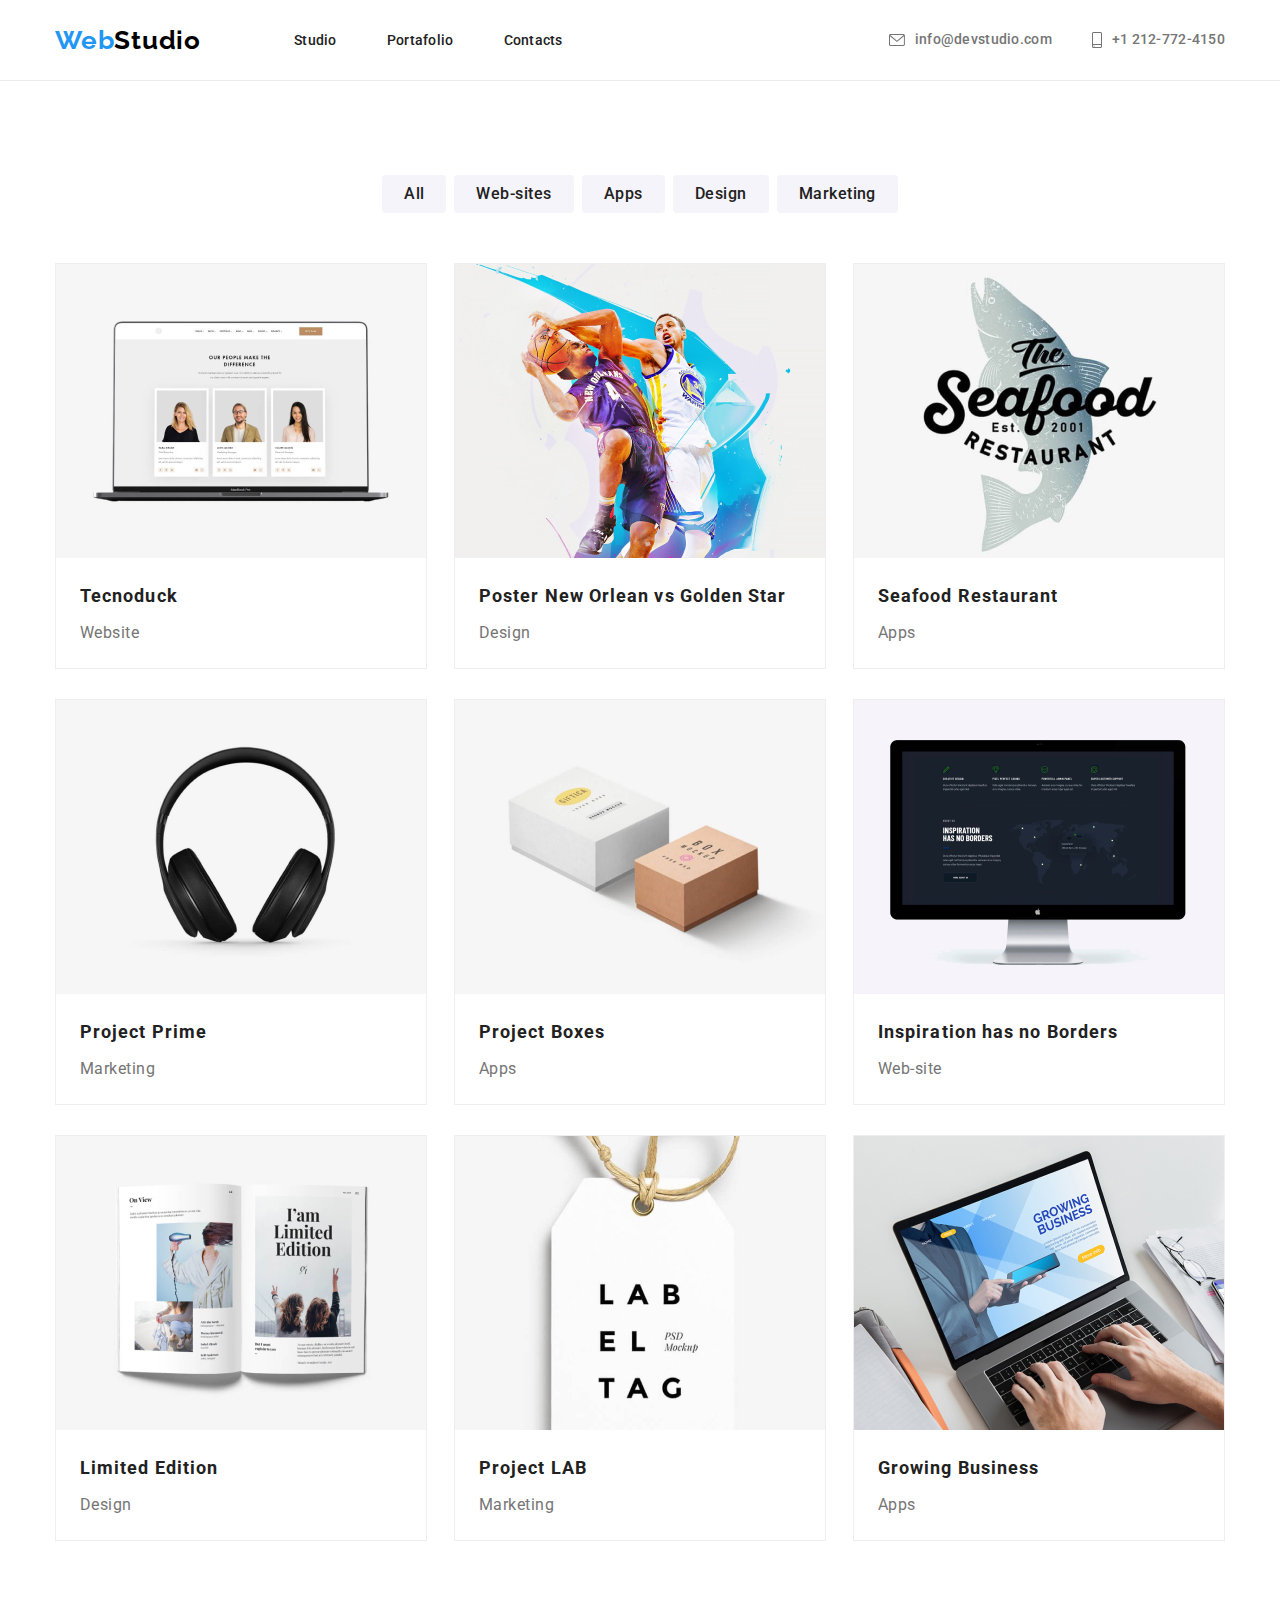
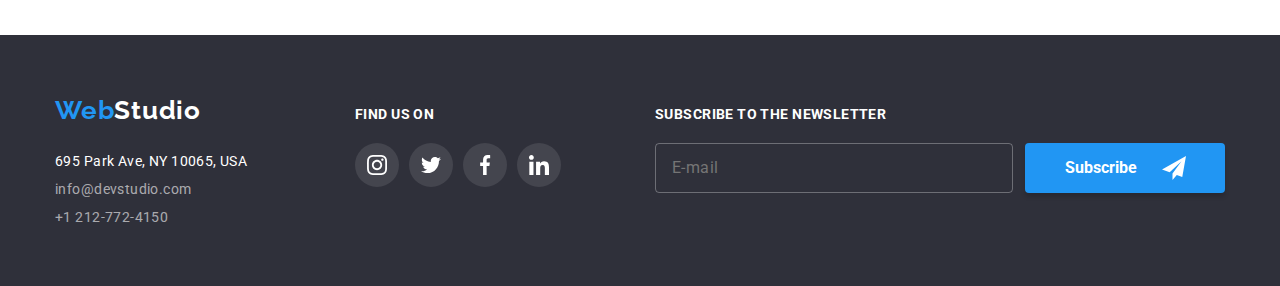
==== commit f6a0c396: "menu mobile" ====
--- a/portafolio.html
+++ b/portafolio.html
@@ -332,6 +332,22 @@
             <li><a href="index.html" class="link">Contacts</a></li>
           </ul>
         </nav>
+        <div class="mobile-menu__contacts">
+          <address>
+            <a class="mobile-menu__phone" href="tel:+12127724150"
+              >+1 212-772-4150</a
+            >
+            <a class="mobile-menu__mail" href="mailto:info@devstudio.com"
+              >info@devstudio.com</a
+            >
+          </address>
+          <ul class="list-networks">
+            <li>Instagram</li>
+            <li>Twitter</li>
+            <li>Facebook</li>
+            <li>LinkenIn</li>
+          </ul>
+        </div>
       </div>
     </div>
     <script defer src="js/mobile-menu.js"></script>
--- a/sass/main.css
+++ b/sass/main.css
@@ -181,7 +181,7 @@
   border-radius: 50%;
   outline: none;
 }
-.menu-toggle:hover, .menu-toggle:focus {
+.menu-toggle:hover, .menu-toggle:focus, .menu-toggle:active {
   fill: #2196F3;
 }
 
@@ -197,8 +197,12 @@
   transition: transform 250ms ease-in-out;
 }
 .menu-container .container {
+  display: flex;
+  flex-direction: column;
   position: relative;
   padding: 48px 25px;
+  justify-content: space-between;
+  height: 100%;
 }
 .menu-container .container .menu-toggle {
   position: absolute;
@@ -222,6 +226,49 @@
 }
 .mobile-menu .link:hover, .mobile-menu .link:focus {
   color: #2196F3;
+}
+.mobile-menu__contacts address {
+  display: flex;
+  flex-wrap: wrap;
+  gap: 32px;
+}
+.mobile-menu__phone {
+  font-family: "Roboto", sans-serif;
+  font-style: normal;
+  font-weight: 500;
+  font-size: 34px;
+  line-height: 1.1765;
+  letter-spacing: 0.02em;
+  color: #2196F3;
+}
+.mobile-menu__mail {
+  font-family: "Roboto", sans-serif;
+  font-style: normal;
+  font-weight: 500;
+  font-size: 24px;
+  line-height: 1.166;
+  letter-spacing: 0.02em;
+  color: #757575;
+}
+
+.list-networks {
+  margin-top: 64px;
+  display: flex;
+  gap: 10px;
+}
+.list-networks li {
+  font-family: "Roboto", sans-serif;
+  font-style: normal;
+  font-weight: 500;
+  font-size: 18px;
+  line-height: 1.222;
+  letter-spacing: 0.02em;
+  color: #2196F3;
+  cursor: pointer;
+}
+.list-networks li:not(:last-child) {
+  border-right: 1px solid rgba(33, 33, 33, 0.2);
+  padding-right: 10px;
 }
 
 .menu-container.is-open {
@@ -978,8 +1025,7 @@
 }
 .products {
   background-color: #FFFFFF;
-  padding-top: 106px;
-  padding-bottom: 82px;
+  padding: 94px 0;
 }
 
 .filters {
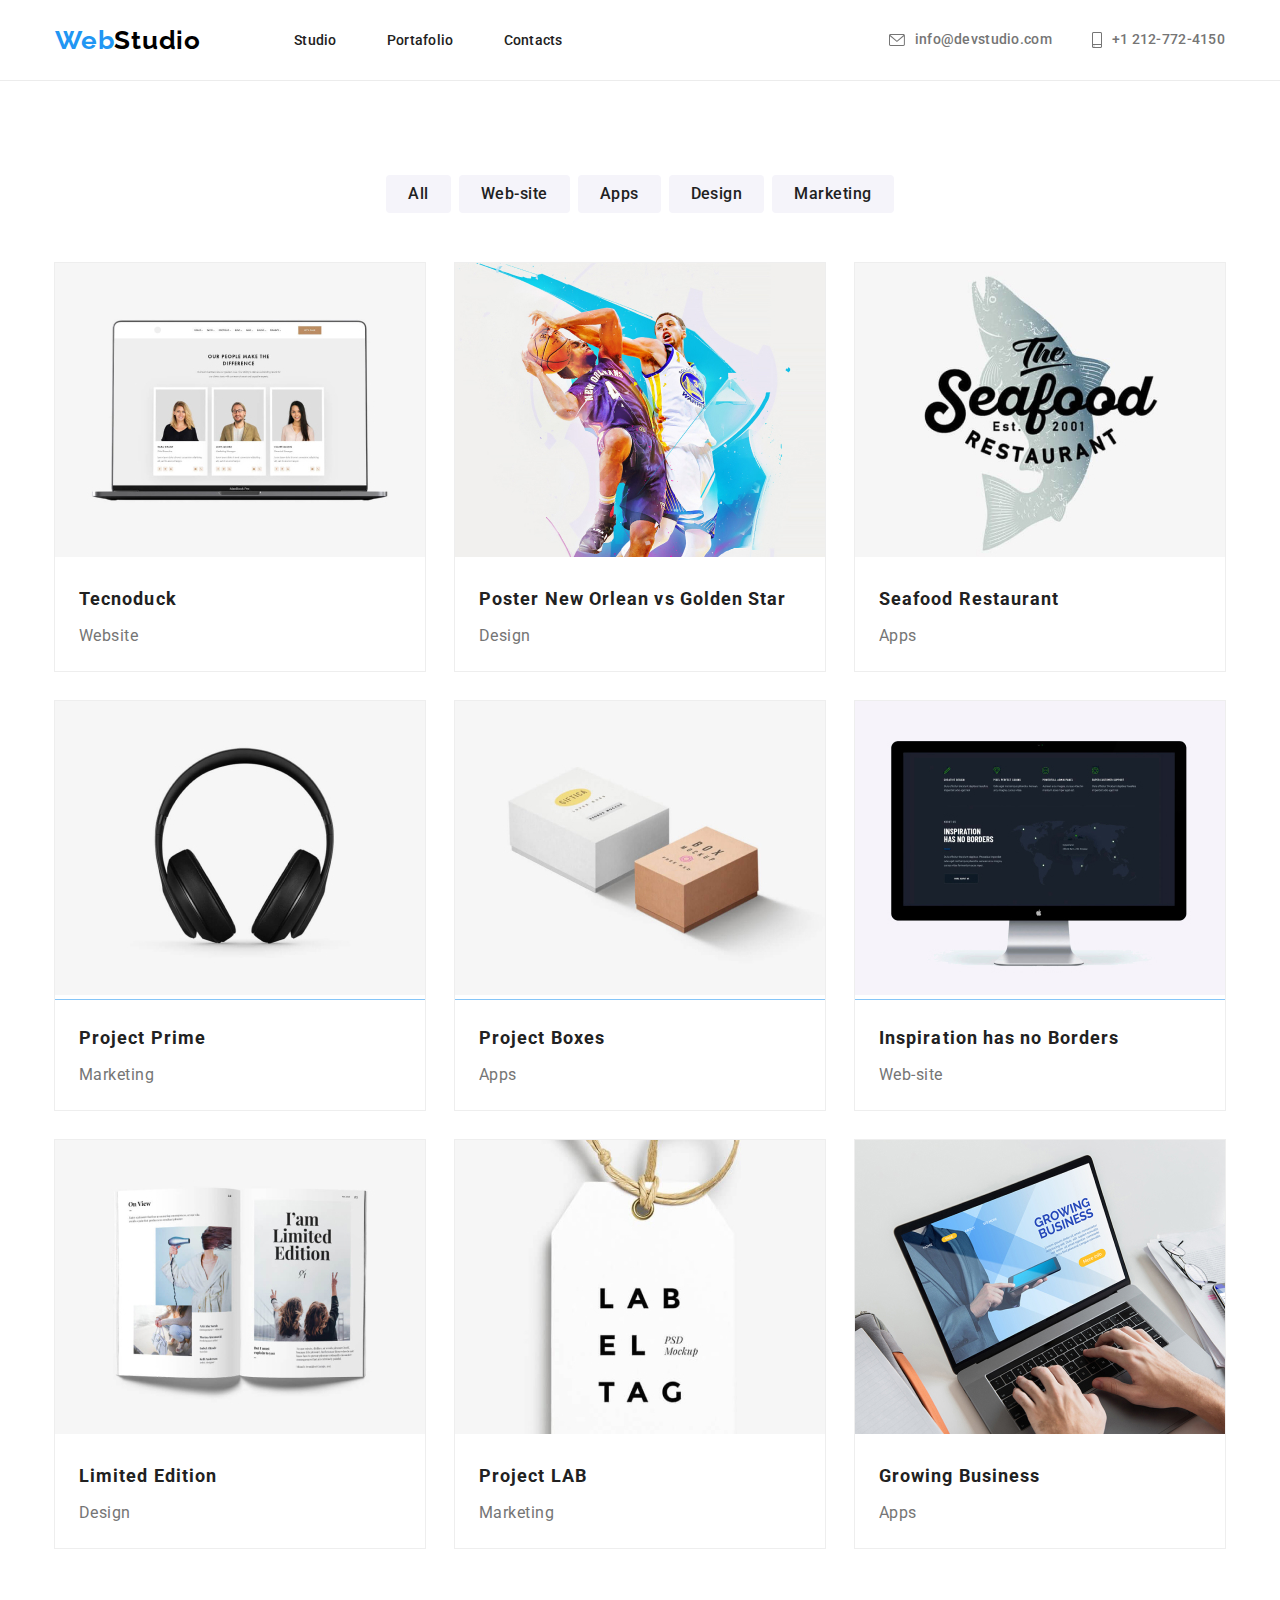
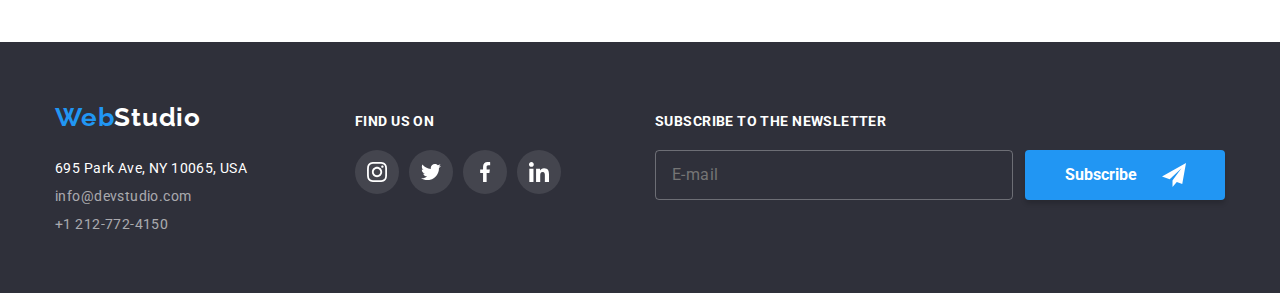
==== commit 5b696d98: "portafolio adaptative" ====
--- a/portafolio.html
+++ b/portafolio.html
@@ -66,7 +66,7 @@
               <button class="filters__item" type="button">All</button>
             </li>
             <li class="filters__list">
-              <button class="filters__item" type="button">Web-sites</button>
+              <button class="filters__item" type="button">Web-site</button>
             </li>
             <li class="filters__list">
               <button class="filters__item" type="button">Apps</button>
@@ -84,7 +84,13 @@
                 <div class="brochure__description">
                   <img
                     class="brochure__img"
-                    src="images/img-port.jpg"
+                    srcset="
+                      images/img-port-450.jpg 450w,
+                      images/img-port-354.jpg 354w,
+                      images/img-port-370.jpg 370w
+                    "
+                    sizes="(min-width: 1200px) 370px, (min-width: 768px) 354px, 450px"
+                    src="images/img-port-450.jpg"
                     alt="Tecnoduck"
                   />
                   <p class="brochure__transition">
@@ -104,7 +110,13 @@
                 <div class="brochure__description">
                   <img
                     class="brochure__img"
-                    src="images/img-port1.jpg"
+                    srcset="
+                      images/img-port1-450.jpg 450w,
+                      images/img-port1-354.jpg 354w,
+                      images/img-port1-370.jpg 370w
+                    "
+                    sizes="(min-width: 1200px) 370px, (min-width: 768px) 354px, 450px"
+                    src="images/img-port1-450.jpg"
                     alt="Poster basketball"
                   />
                   <p class="brochure__transition">
@@ -126,7 +138,13 @@
                 <div class="brochure__description">
                   <img
                     class="brochure__img"
-                    src="images/img-port2.jpg"
+                    srcset="
+                      images/img-port2-450.jpg 450w,
+                      images/img-port2-354.jpg 354w,
+                      images/img-port2-370.jpg 370w
+                    "
+                    sizes="(min-width: 1200px) 370px, (min-width: 768px) 354px, 450px"
+                    src="images/img-port2-450.jpg"
                     alt="Restaurant Seafood"
                   />
                   <p class="brochure__transition">
@@ -146,7 +164,13 @@
                 <div class="brochure__description">
                   <img
                     class="brochure__img"
-                    src="images/img-port3.jpg"
+                    srcset="
+                      images/img-port3-450.jpg 450w,
+                      images/img-port3-354.jpg 354w,
+                      images/img-port3-370.jpg 370w
+                    "
+                    sizes="(min-width: 1200px) 370px, (min-width: 768px) 354px, 450px"
+                    src="images/img-port3-450.jpg"
                     alt="Project Prime"
                   />
                   <p class="brochure__transition">
@@ -166,7 +190,13 @@
                 <div class="brochure__description">
                   <img
                     class="brochure__img"
-                    src="images/img-port4.jpg"
+                    srcset="
+                      images/img-port4-450.jpg 450w,
+                      images/img-port4-354.jpg 354w,
+                      images/img-port4-370.jpg 370w
+                    "
+                    sizes="(min-width: 1200px) 370px, (min-width: 768px) 354px, 450px"
+                    src="images/img-port4-450.jpg"
                     alt="Project Boxes"
                   />
                   <p class="brochure__transition">
@@ -186,7 +216,13 @@
                 <div class="brochure__description">
                   <img
                     class="brochure__img"
-                    src="images/img-port5.jpg"
+                    srcset="
+                      images/img-port5-450.jpg 450w,
+                      images/img-port5-354.jpg 354w,
+                      images/img-port5-370.jpg 370w
+                    "
+                    sizes="(min-width: 1200px) 370px, (min-width: 768px) 354px, 450px"
+                    src="images/img-port5-450.jpg"
                     alt="monitor"
                   />
                   <p class="brochure__transition">
@@ -206,7 +242,13 @@
                 <div class="brochure__description">
                   <img
                     class="brochure__img"
-                    src="images/img-port6.jpg"
+                    srcset="
+                      images/img-port6-450.jpg 450w,
+                      images/img-port6-354.jpg 354w,
+                      images/img-port6-370.jpg 370w
+                    "
+                    sizes="(min-width: 1200px) 370px, (min-width: 768px) 354px, 450px"
+                    src="images/img-port6-450.jpg"
                     alt="magazine"
                   />
                   <p class="brochure__transition">
@@ -226,7 +268,13 @@
                 <div class="brochure__description">
                   <img
                     class="brochure__img"
-                    src="images/img-port7.jpg"
+                    srcset="
+                      images/img-port7-450.jpg 450w,
+                      images/img-port7-354.jpg 354w,
+                      images/img-port7-370.jpg 370w
+                    "
+                    sizes="(min-width: 1200px) 370px, (min-width: 768px) 354px, 450px"
+                    src="images/img-port7-450.jpg"
                     alt="tag"
                   />
                   <p class="brochure__transition">
@@ -244,7 +292,17 @@
             <li class="brochure__item">
               <figure>
                 <div class="brochure__description">
-                  <img src="images/img-port8.jpg" alt="laptop working" />
+                  <img
+                    class="brochure__img"
+                    srcset="
+                      images/img-port8-450.jpg 450w,
+                      images/img-port8-354.jpg 354w,
+                      images/img-port8-370.jpg 370w
+                    "
+                    sizes="(min-width: 1200px) 370px, (min-width: 768px) 354px, 450px"
+                    src="images/img-port8-450.jpg"
+                    alt="laptop working"
+                  />
                   <p class="brochure__transition">
                     Technoduck is a state-of-the-art coronavirus distribution
                     platform. Companies use this platform for digital espionage
--- a/sass/main.css
+++ b/sass/main.css
@@ -323,7 +323,7 @@
 
 @media (min-device-pixel-ratio: 2), (-webkit-min-device-pixel-ratio: 2), (min-resolution: 192dpi), (min-resolution: 2dppx) {
   .banner {
-    background-image: linear-gradient(rgba(47, 48, 58, 0.4), rgba(47, 48, 58, 0.4)), url(".././images/Image-back-phone-2X.jpg");
+    background-image: linear-gradient(rgba(47, 48, 58, 0.4), rgba(47, 48, 58, 0.4)), url(".././images/2X/Image-back-phone-2X.jpg");
   }
 }
 @media (min-width: 768px) {
@@ -333,7 +333,7 @@
 }
 @media (min-width: 768px) and (min-device-pixel-ratio: 2), (min-width: 768px) and (-webkit-min-device-pixel-ratio: 2), (min-width: 768px) and (min-resolution: 192dpi), (min-width: 768px) and (min-resolution: 2dppx) {
   .banner {
-    background-image: linear-gradient(rgba(47, 48, 58, 0.4), rgba(47, 48, 58, 0.4)), url(".././images/Image-back-tablet-2X.jpg");
+    background-image: linear-gradient(rgba(47, 48, 58, 0.4), rgba(47, 48, 58, 0.4)), url(".././images/2X/Image-back-tablet-2X.jpg");
   }
 }
 @media (min-width: 1200px) {
@@ -348,7 +348,7 @@
 }
 @media (min-width: 1200px) and (min-device-pixel-ratio: 2), (min-width: 1200px) and (-webkit-min-device-pixel-ratio: 2), (min-width: 1200px) and (min-resolution: 192dpi), (min-width: 1200px) and (min-resolution: 2dppx) {
   .banner {
-    background-image: linear-gradient(rgba(47, 48, 58, 0.4), rgba(47, 48, 58, 0.4)), url(".././images/Image-back-2X.jpg");
+    background-image: linear-gradient(rgba(47, 48, 58, 0.4), rgba(47, 48, 58, 0.4)), url(".././images/2X/Image-back-2X.jpg");
   }
 }
 .descriptions {
@@ -1025,13 +1025,16 @@
 }
 .products {
   background-color: #FFFFFF;
-  padding: 94px 0;
+  padding: 60px 0;
 }
 
 .filters {
   display: flex;
-  justify-content: center;
-  margin-bottom: 50px;
+  max-width: 274px;
+  justify-content: flex-start;
+  flex-wrap: wrap;
+  gap: 15px 8px;
+  margin-bottom: 40px;
 }
 .filters__item {
   font-family: "Roboto", sans-serif;
@@ -1053,30 +1056,21 @@
   box-shadow: 0px 3px 1px rgba(0, 0, 0, 0.1), 0px 1px 2px rgba(0, 0, 0, 0.08), 0px 2px 2px rgba(0, 0, 0, 0.12);
   border-radius: 4px;
 }
-.filters__list:not(:last-child) {
-  margin-right: 8px;
-}
 
 .brochure {
   display: flex;
+  gap: 30px;
   flex-wrap: wrap;
-  justify-content: space-between;
-  row-gap: 30px;
 }
 .brochure__item {
-  box-sizing: content-box;
-  width: 370px;
   background-color: #FFFFFF;
-  border: 1px solid #EEEEEE;
-  padding-bottom: 20px;
+  outline: 1px solid #EEEEEE;
 }
 .brochure__item:hover {
   box-shadow: 0px 1px 1px rgba(0, 0, 0, 0.12), 0px 4px 4px rgba(0, 0, 0, 0.06), 1px 4px 6px rgba(0, 0, 0, 0.16);
 }
 .brochure__description {
   position: relative;
-  width: 370px;
-  height: 294px;
   overflow: hidden;
 }
 .brochure__description:hover .brochure__transition {
@@ -1099,15 +1093,13 @@
   line-height: 1.56;
   letter-spacing: 0.03em;
   margin: 0;
-  padding: 63px 24px;
+  padding: 77px 24px;
 }
 .brochure__category {
   font-size: 16px;
   line-height: 1.88;
   letter-spacing: 0.03em;
-  margin-top: 20px;
-  margin-left: 24px;
-  margin-right: 24px;
+  margin: 20px 24px;
 }
 .brochure__name {
   font-weight: 700;
@@ -1116,4 +1108,32 @@
   letter-spacing: 0.06em;
   color: #212121;
   margin-bottom: 4px;
+}
+
+@media (min-width: 768px) {
+  .filters {
+    justify-content: center;
+    margin-bottom: 30px;
+    max-width: 100%;
+  }
+  .brochure__item {
+    flex-basis: calc((100% - 30px) / 2);
+  }
+  .brochure__transition {
+    padding-top: 49px;
+  }
+}
+@media (min-width: 1200px) {
+  .products {
+    padding: 94px 0;
+  }
+  .filters {
+    margin-bottom: 50px;
+  }
+  .brochure__item {
+    flex-basis: calc((100% - 60px) / 3);
+  }
+  .brochure__transition {
+    padding-top: 63px;
+  }
 }/*# sourceMappingURL=main.css.map */